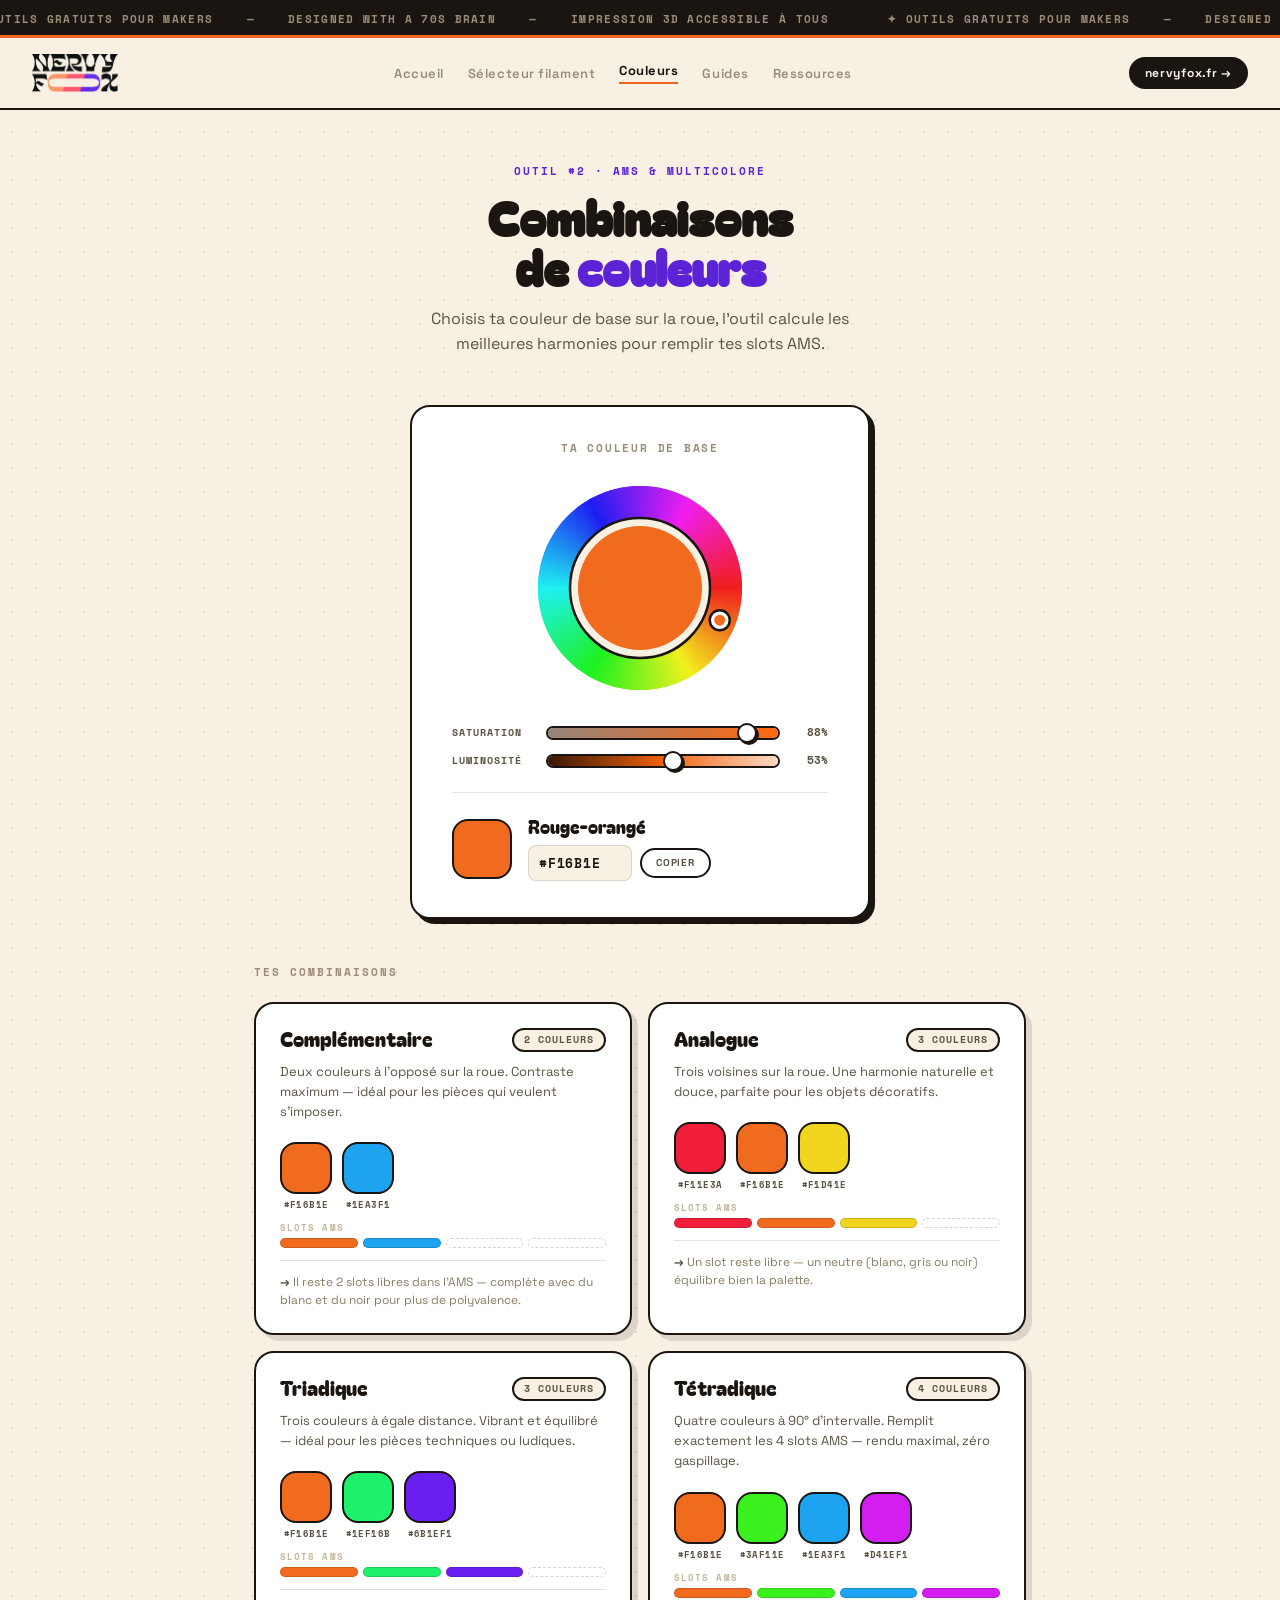
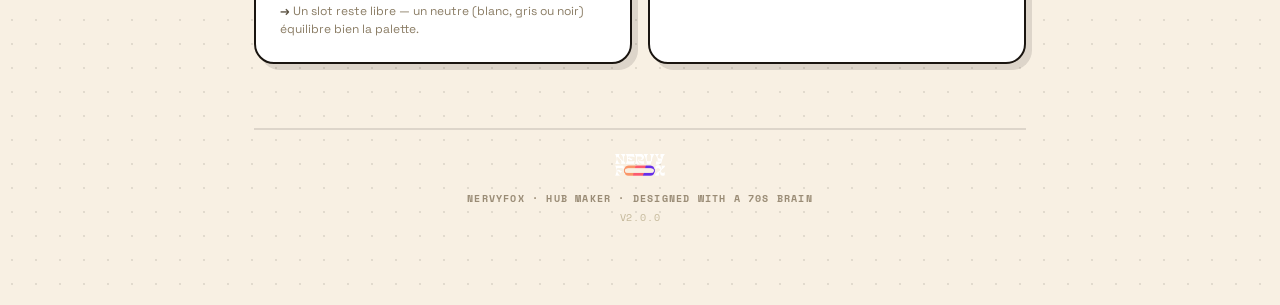
==== couleurs/index.html @ b083c5af "Outil #2 : combinaisons de couleurs AMS — V2.0.0" ====
<!DOCTYPE html>
<html lang="fr">
<head>
  <meta charset="UTF-8">
  <meta name="viewport" content="width=device-width, initial-scale=1.0">
  <title>NervyFox — Combinaisons de couleurs</title>
  <meta name="description" content="Trouve les meilleures combinaisons de couleurs pour ton AMS. Complémentaire, analogue, triadique, tétradique. Gratuit par NervyFox.">
  <link rel="preconnect" href="https://fonts.googleapis.com">
  <link rel="preconnect" href="https://fonts.gstatic.com" crossorigin>
  <link href="https://fonts.googleapis.com/css2?family=Bagel+Fat+One&family=Space+Grotesk:wght@400;500;600;700&family=Space+Mono:wght@400;700&display=swap" rel="stylesheet">
  <link rel="stylesheet" href="/assets/styles.css">
  <style>
    /* === COULEURS UNIQUEMENT === */

    /* En-tête de page */
    .page-head { text-align: center; margin-bottom: 48px; }
    .page-eyebrow { font: 700 11px/1 'Space Mono', monospace; letter-spacing: .18em; text-transform: uppercase; color: var(--violet); margin-bottom: 14px; }
    .page-title { font-family: 'Bagel Fat One', cursive; font-size: 48px; line-height: 1.05; margin-bottom: 14px; }
    .page-title span { color: var(--violet); }
    .page-subtitle { font-size: 16px; line-height: 1.6; color: var(--text-muted); max-width: 480px; margin: 0 auto; }

    /* Boîte picker */
    .picker-box {
      border: var(--border); border-radius: var(--radius-lg); background: #fff;
      padding: 36px 40px; max-width: 460px; margin: 0 auto 48px;
      box-shadow: var(--shadow-md);
    }
    .picker-label {
      font: 700 11px/1 'Space Mono', monospace; letter-spacing: .16em;
      text-transform: uppercase; color: var(--text-light);
      margin-bottom: 24px; text-align: center;
    }

    /* Roue */
    .wheel-wrap { display: flex; justify-content: center; margin-bottom: 28px; }
    #wheel { cursor: crosshair; display: block; touch-action: none; }

    /* Sliders */
    .slider-block { margin-bottom: 14px; }
    .slider-row { display: flex; align-items: center; gap: 12px; }
    .slider-name {
      font: 700 10px/1 'Space Mono', monospace; letter-spacing: .1em;
      text-transform: uppercase; color: var(--text-muted);
      width: 82px; flex-shrink: 0;
    }
    .slider-track {
      flex: 1; position: relative; height: 14px;
      border-radius: var(--radius-pill); border: var(--border); overflow: visible;
      cursor: pointer;
    }
    .slider-track input[type=range] {
      position: absolute; inset: 0; width: 100%; height: 100%;
      opacity: 0; cursor: pointer; margin: 0; padding: 0; z-index: 2;
    }
    .slider-fill {
      position: absolute; top: 0; left: 0; bottom: 0;
      border-radius: var(--radius-pill); pointer-events: none;
    }
    .slider-thumb {
      position: absolute; top: 50%; transform: translate(-50%, -50%);
      width: 20px; height: 20px; border-radius: 50%;
      background: #fff; border: var(--border);
      box-shadow: 2px 2px 0 var(--ink);
      pointer-events: none; z-index: 1;
      transition: left .04s;
    }
    .slider-val {
      font: 700 11px/1 'Space Mono', monospace;
      width: 36px; text-align: right; color: var(--text-muted); flex-shrink: 0;
    }

    /* Aperçu couleur */
    .color-preview-row {
      display: flex; align-items: center; gap: 16px;
      margin-top: 24px; padding-top: 24px; border-top: var(--border-light);
    }
    .color-preview-swatch {
      width: 60px; height: 60px; border-radius: var(--radius-md);
      border: var(--border); flex-shrink: 0; transition: background .1s;
    }
    .color-preview-info { flex: 1; min-width: 0; }
    .color-preview-name {
      font-family: 'Bagel Fat One', cursive; font-size: 18px;
      margin-bottom: 8px; line-height: 1.1;
    }
    .color-hex-row { display: flex; align-items: center; gap: 8px; }
    .color-hex-input {
      font: 700 13px/1 'Space Mono', monospace; letter-spacing: .06em;
      color: var(--ink); background: var(--bg);
      border: var(--border-light); border-radius: var(--radius-sm);
      padding: 7px 10px; width: 104px; text-transform: uppercase;
    }
    .color-hex-input:focus { outline: 2.5px solid var(--violet); border-color: transparent; }
    .btn-copy {
      font: 700 10px/1 'Space Mono', monospace; letter-spacing: .08em;
      text-transform: uppercase; border: var(--border); border-radius: var(--radius-pill);
      padding: 8px 14px; background: #fff; cursor: pointer; font-family: inherit;
      color: var(--text-muted); transition: background .12s, color .12s, border-color .12s;
      white-space: nowrap;
    }
    .btn-copy:hover { background: var(--ink); color: var(--bg); border-color: var(--ink); }
    .btn-copy.copied { background: var(--violet); color: #fff; border-color: var(--violet); }

    /* Section combos */
    .section-label {
      font: 700 11px/1 'Space Mono', monospace; letter-spacing: .18em;
      text-transform: uppercase; color: var(--text-light); margin-bottom: 24px;
    }
    .combos-grid { display: grid; grid-template-columns: 1fr 1fr; gap: 16px; }

    /* Carte combo */
    .combo-card {
      border: var(--border); border-radius: var(--radius-lg); background: #fff;
      padding: 24px; box-shadow: var(--shadow-lg);
    }
    .combo-header {
      display: flex; align-items: flex-start;
      justify-content: space-between; gap: 8px; margin-bottom: 10px;
    }
    .combo-title { font-family: 'Bagel Fat One', cursive; font-size: 20px; line-height: 1.1; }
    .combo-badge {
      font: 700 10px/1 'Space Mono', monospace; letter-spacing: .1em;
      text-transform: uppercase; border: var(--border); border-radius: var(--radius-pill);
      padding: 5px 10px; white-space: nowrap; flex-shrink: 0;
      background: var(--bg); color: var(--text-muted);
    }
    .combo-desc { font-size: 13px; line-height: 1.55; color: var(--text-muted); margin-bottom: 20px; }

    /* Swatches */
    .swatches { display: flex; gap: 10px; flex-wrap: wrap; margin-bottom: 14px; }
    .swatch-item { display: flex; flex-direction: column; align-items: center; gap: 6px; }
    .swatch-color {
      width: 52px; height: 52px; border-radius: var(--radius-md);
      border: var(--border); transition: background .15s;
    }
    .swatch-hex {
      font: 700 9px/1 'Space Mono', monospace; letter-spacing: .04em;
      text-transform: uppercase; color: var(--text-muted);
    }

    /* Slots AMS */
    .ams-label {
      font: 700 9px/1 'Space Mono', monospace; letter-spacing: .12em;
      text-transform: uppercase; color: var(--text-faint); margin-bottom: 6px;
    }
    .ams-slots { display: flex; gap: 5px; }
    .ams-slot {
      flex: 1; height: 10px; border-radius: var(--radius-pill);
      border: 1.5px solid rgba(26,21,16,.18); transition: background .15s;
    }
    .ams-slot.empty { border-style: dashed; background: transparent !important; }

    /* Note AMS */
    .combo-ams-note {
      margin-top: 12px; padding-top: 12px; border-top: var(--border-light);
      font-size: 12px; line-height: 1.5; color: var(--text-subtle);
    }
    .combo-ams-note strong { color: var(--text-muted); }

    @media (max-width: 640px) {
      .page-title { font-size: 32px; }
      .picker-box { padding: 24px 20px; }
      .combos-grid { grid-template-columns: 1fr; }
      .combo-card { padding: 20px 16px; }
      .swatch-color { width: 44px; height: 44px; }
    }
  </style>
</head>
<body>

<div id="hub-header"></div>
<div class="wrap">

  <div class="page-head">
    <div class="page-eyebrow">Outil #2 · AMS & Multicolore</div>
    <h1 class="page-title">Combinaisons<br>de <span>couleurs</span></h1>
    <p class="page-subtitle">Choisis ta couleur de base sur la roue, l'outil calcule les meilleures harmonies pour remplir tes slots AMS.</p>
  </div>

  <!-- Picker -->
  <div class="picker-box">
    <div class="picker-label">Ta couleur de base</div>

    <div class="wheel-wrap">
      <canvas id="wheel" width="220" height="220"></canvas>
    </div>

    <div class="slider-block">
      <div class="slider-row">
        <div class="slider-name">Saturation</div>
        <div class="slider-track" id="sat-track">
          <div class="slider-fill" id="sat-fill"></div>
          <div class="slider-thumb" id="sat-thumb"></div>
          <input type="range" id="sat-slider" min="10" max="100" value="75">
        </div>
        <div class="slider-val" id="sat-val">75%</div>
      </div>
    </div>

    <div class="slider-block">
      <div class="slider-row">
        <div class="slider-name">Luminosité</div>
        <div class="slider-track" id="lit-track">
          <div class="slider-fill" id="lit-fill"></div>
          <div class="slider-thumb" id="lit-thumb"></div>
          <input type="range" id="lit-slider" min="15" max="85" value="55">
        </div>
        <div class="slider-val" id="lit-val">55%</div>
      </div>
    </div>

    <div class="color-preview-row">
      <div class="color-preview-swatch" id="preview-swatch"></div>
      <div class="color-preview-info">
        <div class="color-preview-name" id="preview-name">Orange</div>
        <div class="color-hex-row">
          <input class="color-hex-input" id="hex-input" type="text" maxlength="7" spellcheck="false">
          <button class="btn-copy" id="btn-copy" onclick="copyHex()">Copier</button>
        </div>
      </div>
    </div>
  </div>

  <!-- Combos -->
  <div class="section-label">Tes combinaisons</div>
  <div class="combos-grid" id="combos-grid"></div>

  <div id="hub-footer"></div>
</div>

<script src="/assets/components.js"></script>
<script src="/assets/data.js"></script>
<script>
renderHeader('couleurs');
renderFooter();

/* ======================================================
   ÉTAT
====================================================== */
let hue = 22;
let sat = 88;
let lit = 53;

/* ======================================================
   UTILITAIRES COULEUR
====================================================== */
function hslToHex(h, s, l) {
  s /= 100; l /= 100;
  const a = s * Math.min(l, 1 - l);
  const f = n => {
    const k = (n + h / 30) % 12;
    const c = l - a * Math.max(Math.min(k - 3, 9 - k, 1), -1);
    return Math.round(255 * c).toString(16).padStart(2, '0');
  };
  return `#${f(0)}${f(8)}${f(4)}`;
}

function hexToHsl(hex) {
  hex = hex.replace('#', '');
  if (!/^[0-9A-Fa-f]{6}$/.test(hex)) return null;
  const r = parseInt(hex.slice(0,2),16)/255;
  const g = parseInt(hex.slice(2,4),16)/255;
  const b = parseInt(hex.slice(4,6),16)/255;
  const max = Math.max(r,g,b), min = Math.min(r,g,b);
  let h, s, l = (max+min)/2;
  if (max === min) {
    h = s = 0;
  } else {
    const d = max - min;
    s = l > 0.5 ? d/(2-max-min) : d/(max+min);
    switch(max) {
      case r: h = ((g-b)/d + (g<b?6:0))/6; break;
      case g: h = ((b-r)/d+2)/6; break;
      case b: h = ((r-g)/d+4)/6; break;
    }
  }
  return [Math.round(h*360), Math.round(s*100), Math.round(l*100)];
}

function colorName(h) {
  if (h >= 345 || h < 12)  return 'Rouge';
  if (h < 28)               return 'Rouge-orangé';
  if (h < 50)               return 'Orange';
  if (h < 65)               return 'Jaune-orangé';
  if (h < 82)               return 'Jaune';
  if (h < 110)              return 'Jaune-vert';
  if (h < 160)              return 'Vert';
  if (h < 200)              return 'Vert-cyan';
  if (h < 215)              return 'Cyan';
  if (h < 252)              return 'Bleu-cyan';
  if (h < 270)              return 'Bleu';
  if (h < 292)              return 'Indigo';
  if (h < 330)              return 'Violet';
  return 'Rose';
}

/* ======================================================
   DÉFINITION DES COMBINAISONS
====================================================== */
const COMBINATIONS = [
  {
    id: 'complementaire',
    title: 'Complémentaire',
    slots: 2,
    desc: 'Deux couleurs à l\'opposé sur la roue. Contraste maximum — idéal pour les pièces qui veulent s\'imposer.',
    amsNote: 'Il reste 2 slots libres dans l\'AMS — complète avec du blanc et du noir pour plus de polyvalence.',
    getColors: (h, s, l) => [
      { h, s, l },
      { h: (h + 180) % 360, s, l }
    ]
  },
  {
    id: 'analogue',
    title: 'Analogue',
    slots: 3,
    desc: 'Trois voisines sur la roue. Une harmonie naturelle et douce, parfaite pour les objets décoratifs.',
    amsNote: 'Un slot reste libre — un neutre (blanc, gris ou noir) équilibre bien la palette.',
    getColors: (h, s, l) => [
      { h: (h - 30 + 360) % 360, s, l },
      { h, s, l },
      { h: (h + 30) % 360, s, l }
    ]
  },
  {
    id: 'triadique',
    title: 'Triadique',
    slots: 3,
    desc: 'Trois couleurs à égale distance. Vibrant et équilibré — idéal pour les pièces techniques ou ludiques.',
    amsNote: 'Un slot reste libre — un neutre (blanc, gris ou noir) équilibre bien la palette.',
    getColors: (h, s, l) => [
      { h, s, l },
      { h: (h + 120) % 360, s, l },
      { h: (h + 240) % 360, s, l }
    ]
  },
  {
    id: 'tetradique',
    title: 'Tétradique',
    slots: 4,
    desc: 'Quatre couleurs à 90° d\'intervalle. Remplit exactement les 4 slots AMS — rendu maximal, zéro gaspillage.',
    amsNote: null,
    getColors: (h, s, l) => [
      { h, s, l },
      { h: (h + 90) % 360, s, l },
      { h: (h + 180) % 360, s, l },
      { h: (h + 270) % 360, s, l }
    ]
  }
];

/* ======================================================
   ROUE CHROMATIQUE (CANVAS)
====================================================== */
const canvas = document.getElementById('wheel');
const ctx    = canvas.getContext('2d');
const CX = canvas.width / 2, CY = canvas.height / 2;
const R_OUT = 102, R_IN = 70;

function drawWheel() {
  ctx.clearRect(0, 0, canvas.width, canvas.height);

  // Anneau de teintes
  for (let a = 0; a < 360; a++) {
    const s1 = (a - 0.8) * Math.PI / 180;
    const e1 = (a + 1.2) * Math.PI / 180;
    ctx.beginPath();
    ctx.moveTo(CX, CY);
    ctx.arc(CX, CY, R_OUT, s1, e1);
    ctx.closePath();
    ctx.fillStyle = `hsl(${a}, ${sat}%, ${lit}%)`;
    ctx.fill();
  }

  // Cercle intérieur vide (fond crème)
  ctx.beginPath();
  ctx.arc(CX, CY, R_IN, 0, Math.PI * 2);
  ctx.fillStyle = '#F8F0E3';
  ctx.fill();
  ctx.strokeStyle = '#1A1510';
  ctx.lineWidth = 2.5;
  ctx.stroke();

  // Aperçu de la couleur sélectionnée au centre
  ctx.beginPath();
  ctx.arc(CX, CY, R_IN - 8, 0, Math.PI * 2);
  ctx.fillStyle = hslToHex(hue, sat, lit);
  ctx.fill();

  // Marqueur de sélection sur l'anneau
  const rad  = hue * Math.PI / 180;
  const midR = (R_OUT + R_IN) / 2;
  const dotX = CX + midR * Math.cos(rad);
  const dotY = CY + midR * Math.sin(rad);

  ctx.beginPath();
  ctx.arc(dotX, dotY, 10, 0, Math.PI * 2);
  ctx.fillStyle = '#fff';
  ctx.strokeStyle = '#1A1510';
  ctx.lineWidth = 2.5;
  ctx.fill();
  ctx.stroke();

  ctx.beginPath();
  ctx.arc(dotX, dotY, 5.5, 0, Math.PI * 2);
  ctx.fillStyle = `hsl(${hue}, ${sat}%, ${lit}%)`;
  ctx.fill();
}

function angleFromEvent(e) {
  const rect   = canvas.getBoundingClientRect();
  const scaleX = canvas.width  / rect.width;
  const scaleY = canvas.height / rect.height;
  const src    = e.touches ? e.touches[0] : e;
  const cx     = (src.clientX - rect.left) * scaleX;
  const cy     = (src.clientY - rect.top)  * scaleY;
  const dx     = cx - CX, dy = cy - CY;
  return {
    angle: (Math.atan2(dy, dx) * 180 / Math.PI + 360) % 360,
    dist:  Math.sqrt(dx*dx + dy*dy)
  };
}

let dragging = false;

canvas.addEventListener('mousedown', e => {
  const { angle, dist } = angleFromEvent(e);
  if (dist >= R_IN - 4 && dist <= R_OUT + 8) {
    dragging = true; hue = Math.round(angle); update();
  }
});
canvas.addEventListener('mousemove', e => {
  if (!dragging) return;
  hue = Math.round(angleFromEvent(e).angle); update();
});
document.addEventListener('mouseup', () => { dragging = false; });

canvas.addEventListener('touchstart', e => {
  e.preventDefault();
  const { angle, dist } = angleFromEvent(e);
  if (dist >= R_IN - 10 && dist <= R_OUT + 10) {
    dragging = true; hue = Math.round(angle); update();
  }
}, { passive: false });
canvas.addEventListener('touchmove', e => {
  e.preventDefault();
  if (!dragging) return;
  hue = Math.round(angleFromEvent(e).angle); update();
}, { passive: false });
canvas.addEventListener('touchend', () => { dragging = false; });

/* ======================================================
   SLIDERS
====================================================== */
const satSlider = document.getElementById('sat-slider');
const litSlider = document.getElementById('lit-slider');

function updateSliders() {
  const satPct = (sat - 10) / 90;
  const litPct = (lit - 15) / 70;

  // Backgrounds dégradés
  document.getElementById('sat-fill').style.cssText =
    `background: linear-gradient(to right, hsl(${hue},10%,${lit}%), hsl(${hue},100%,${lit}%)); width:100%; height:100%; border-radius: inherit;`;
  document.getElementById('lit-fill').style.cssText =
    `background: linear-gradient(to right, hsl(${hue},${sat}%,12%), hsl(${hue},${sat}%,50%), hsl(${hue},${sat}%,88%)); width:100%; height:100%; border-radius: inherit;`;

  // Position des thumbs
  document.getElementById('sat-thumb').style.left = `calc(${satPct * 100}% )`;
  document.getElementById('lit-thumb').style.left = `calc(${litPct * 100}% )`;

  // Valeurs texte
  document.getElementById('sat-val').textContent = sat + '%';
  document.getElementById('lit-val').textContent = lit + '%';
}

satSlider.addEventListener('input', () => { sat = +satSlider.value; update(); });
litSlider.addEventListener('input', () => { lit = +litSlider.value; update(); });

/* ======================================================
   HEX INPUT
====================================================== */
const hexInput = document.getElementById('hex-input');
hexInput.addEventListener('input', () => {
  let v = hexInput.value.trim();
  if (!v.startsWith('#')) v = '#' + v;
  const hsl = hexToHsl(v);
  if (hsl) {
    [hue, sat, lit] = hsl;
    satSlider.value = sat;
    litSlider.value = lit;
    update(true);
  }
});

/* ======================================================
   COPIE HEX
====================================================== */
function copyHex() {
  const hex = hslToHex(hue, sat, lit).toUpperCase();
  navigator.clipboard.writeText(hex).catch(() => {});
  const btn = document.getElementById('btn-copy');
  btn.textContent = 'Copié !';
  btn.classList.add('copied');
  setTimeout(() => { btn.textContent = 'Copier'; btn.classList.remove('copied'); }, 1600);
}

/* ======================================================
   APERÇU COULEUR
====================================================== */
function updatePreview(skipInput) {
  const hex = hslToHex(hue, sat, lit).toUpperCase();
  document.getElementById('preview-swatch').style.background = hex;
  document.getElementById('preview-name').textContent = colorName(hue);
  if (!skipInput && document.activeElement !== hexInput) {
    hexInput.value = hex;
  }
}

/* ======================================================
   RENDU DES CARTES COMBO
====================================================== */
function renderCombos() {
  document.getElementById('combos-grid').innerHTML = COMBINATIONS.map(combo => {
    const colors = combo.getColors(hue, sat, lit);
    const hexes  = colors.map(c => hslToHex(c.h, c.s, c.l).toUpperCase());

    // Swatches
    const swatchesHtml = hexes.map(h => `
      <div class="swatch-item">
        <div class="swatch-color" style="background:${h};"></div>
        <div class="swatch-hex">${h}</div>
      </div>`).join('');

    // Slots AMS (4 au total)
    const slots = [...hexes];
    while (slots.length < 4) slots.push(null);
    const amsHtml = slots.map(h =>
      `<div class="ams-slot${h ? '' : ' empty'}" style="${h ? `background:${h};` : ''}"></div>`
    ).join('');

    return `
      <div class="combo-card">
        <div class="combo-header">
          <div class="combo-title">${combo.title}</div>
          <div class="combo-badge">${combo.slots} couleur${combo.slots > 1 ? 's' : ''}</div>
        </div>
        <div class="combo-desc">${combo.desc}</div>
        <div class="swatches">${swatchesHtml}</div>
        <div class="ams-label">Slots AMS</div>
        <div class="ams-slots">${amsHtml}</div>
        ${combo.amsNote
          ? `<div class="combo-ams-note"><strong>→</strong> ${combo.amsNote}</div>`
          : ''}
      </div>`;
  }).join('');
}

/* ======================================================
   UPDATE GLOBAL
====================================================== */
function update(skipInput = false) {
  drawWheel();
  updateSliders();
  updatePreview(skipInput);
  renderCombos();
}

// Init
update();
</script>
</body>
</html>
---- assets/styles.css ----
/* ======================================================
   NERVYFOX HUB — styles.css
   Source unique pour tout le CSS commun + variables
====================================================== */

/* === VARIABLES === */
:root {
  /* Couleurs principales */
  --bg:           #F8F0E3;
  --ink:          #1A1510;
  --orange:       #F2641E;
  --violet:       #5B22D6;
  --rose:         #F8556B;
  --orange-doux:  #F89B6C;
  --selected-bg:  #FBE6D8;

  /* Couleurs texte secondaires */
  --text-muted:   #5C5343;
  --text-subtle:  #8A7C64;
  --text-light:   #9A8C76;
  --text-faint:   #C4B89A;

  /* Bordures */
  --border:       2.5px solid var(--ink);
  --border-light: 1.5px solid rgba(26,21,16,.12);
  --radius-sm:    8px;
  --radius-md:    16px;
  --radius-lg:    20px;
  --radius-pill:  999px;

  /* Ombres rétro */
  --shadow-sm:    4px 4px 0 var(--ink);
  --shadow-md:    5px 5px 0 var(--ink);
  --shadow-lg:    6px 6px 0 rgba(26,21,16,.12);
}

/* === RESET === */
*, *::before, *::after { box-sizing: border-box; }
html, body { margin: 0; padding: 0; }
body {
  min-height: 100vh;
  background-color: var(--bg);
  background-image: radial-gradient(rgba(26,21,16,.10) 1.4px, transparent 1.4px);
  background-size: 24px 24px;
  font-family: 'Space Grotesk', sans-serif;
  color: var(--ink);
}
a { color: var(--orange); }
a:hover { color: var(--ink); }
h1, h2, h3 { margin: 0; }
p { margin: 0; }

/* === WRAP (base commune) === */
.wrap { max-width: 820px; margin: 0 auto; padding: 56px 24px 80px; }

/* === TICKER === */
.ticker-wrap { background: var(--ink); padding: 7px 0; white-space: nowrap; overflow: hidden; }
.ticker { display: inline-block; font: 700 11px/1 'Space Mono', monospace; letter-spacing: .12em; color: var(--text-light); }
.orange-bar { background: var(--orange); height: 3px; }

/* === HEADER === */
.masthead { display: flex; align-items: center; justify-content: space-between; gap: 16px; padding: 16px 32px; background: var(--bg); border-bottom: var(--border); }
.masthead-logo { height: 38px; width: auto; display: block; cursor: pointer; }
.masthead nav { display: flex; align-items: center; gap: 24px; }
.masthead nav a { font-size: 13px; font-weight: 600; color: var(--text-light); letter-spacing: .04em; text-decoration: none; white-space: nowrap; }
.masthead nav a.active { font-weight: 700; color: var(--ink); border-bottom: 2.5px solid var(--orange); padding-bottom: 3px; }
.masthead nav a:hover { color: var(--ink); }
.masthead .cta-site { background: var(--ink); color: var(--bg); font-size: 12px; font-weight: 700; padding: 8px 16px; border-radius: var(--radius-pill); letter-spacing: .06em; text-decoration: none; white-space: nowrap; }
.masthead .cta-site:hover { background: #333; }

/* === BURGER === */
.burger { display: none; flex-direction: column; gap: 5px; cursor: pointer; padding: 4px; background: none; border: none; }
.burger span { display: block; width: 22px; height: 2.5px; background: var(--ink); border-radius: 2px; transition: all .2s ease; }
.burger.open span:nth-child(1) { transform: translateY(7.5px) rotate(45deg); }
.burger.open span:nth-child(2) { opacity: 0; }
.burger.open span:nth-child(3) { transform: translateY(-7.5px) rotate(-45deg); }

/* === MENU MOBILE === */
.mobile-menu { display: none; position: fixed; top: 0; left: 0; right: 0; bottom: 0; background: var(--ink); z-index: 100; flex-direction: column; align-items: center; justify-content: center; gap: 8px; }
.mobile-menu.open { display: flex; }
.mobile-menu a { font-family: 'Bagel Fat One', cursive; font-size: 32px; color: var(--bg); text-decoration: none; padding: 12px 24px; border-radius: var(--radius-sm); }
.mobile-menu a.active { color: var(--orange); }
.mobile-menu-close { position: absolute; top: 20px; right: 24px; background: none; border: none; cursor: pointer; font-size: 28px; color: var(--bg); line-height: 1; }
.mobile-menu-logo { height: 28px; margin-bottom: 32px; opacity: .4; }

/* === FOOTER === */
.footer { text-align: center; margin-top: 64px; padding-top: 24px; border-top: 2px solid rgba(26,21,16,.12); }
.footer img { height: 22px; width: auto; margin-bottom: 10px; display: inline-block; }
.footer .tag { font: 700 10px/1.5 'Space Mono', monospace; letter-spacing: .12em; text-transform: uppercase; color: var(--text-light); }
.footer .version { font: 400 10px/1.5 'Space Mono', monospace; letter-spacing: .08em; color: var(--text-faint); margin-top: 4px; }

/* === UTILITAIRES === */
.eyebrow-label { font: 700 11px/1 'Space Mono', monospace; letter-spacing: .18em; text-transform: uppercase; color: var(--text-light); }
.bagel { font-family: 'Bagel Fat One', cursive; }
.mono { font-family: 'Space Mono', monospace; }

/* === RESPONSIVE COMMUN === */
@media (max-width: 640px) {
  .wrap { padding: 40px 16px 60px; }
  .masthead { padding: 14px 20px; }
  .masthead nav, .masthead .cta-site { display: none; }
  .burger { display: flex; }
}
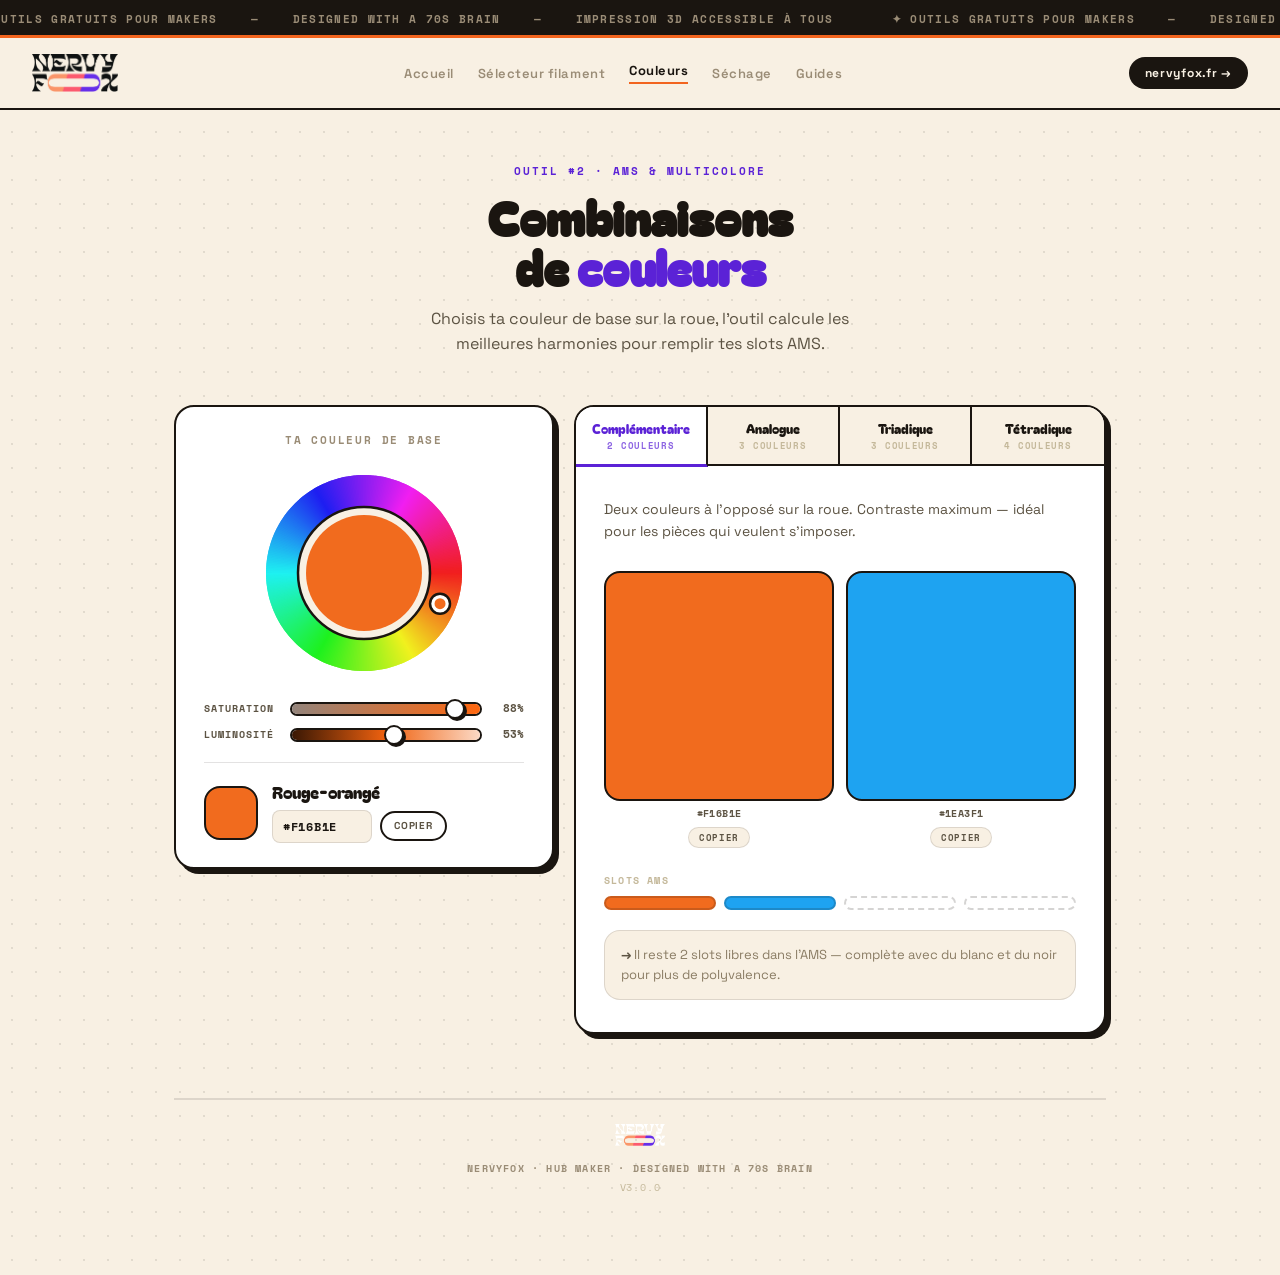
==== commit 0bd5602d: "couleurs: layout 2 colonnes + onglets combo — V3.2.0" ====
--- a/couleurs/index.html
+++ b/couleurs/index.html
@@ -12,36 +12,54 @@
   <style>
     /* === COULEURS UNIQUEMENT === */
 
-    /* En-tête de page */
+    .wrap { max-width: 980px; padding: 56px 24px 80px; }
+
+    /* En-tête */
     .page-head { text-align: center; margin-bottom: 48px; }
     .page-eyebrow { font: 700 11px/1 'Space Mono', monospace; letter-spacing: .18em; text-transform: uppercase; color: var(--violet); margin-bottom: 14px; }
     .page-title { font-family: 'Bagel Fat One', cursive; font-size: 48px; line-height: 1.05; margin-bottom: 14px; }
     .page-title span { color: var(--violet); }
     .page-subtitle { font-size: 16px; line-height: 1.6; color: var(--text-muted); max-width: 480px; margin: 0 auto; }
 
-    /* Boîte picker */
+    /* =============================================
+       LAYOUT DEUX COLONNES
+    ============================================= */
+    .main-layout {
+      display: grid;
+      grid-template-columns: 380px 1fr;
+      gap: 20px;
+      align-items: start;
+    }
+
+    /* =============================================
+       COLONNE GAUCHE — PICKER
+    ============================================= */
     .picker-box {
-      border: var(--border); border-radius: var(--radius-lg); background: #fff;
-      padding: 36px 40px; max-width: 460px; margin: 0 auto 48px;
+      border: var(--border);
+      border-radius: var(--radius-lg);
+      background: #fff;
+      padding: 28px 28px 24px;
       box-shadow: var(--shadow-md);
+      position: sticky;
+      top: 20px;
     }
     .picker-label {
       font: 700 11px/1 'Space Mono', monospace; letter-spacing: .16em;
       text-transform: uppercase; color: var(--text-light);
-      margin-bottom: 24px; text-align: center;
+      margin-bottom: 22px; text-align: center;
     }
 
     /* Roue */
-    .wheel-wrap { display: flex; justify-content: center; margin-bottom: 28px; }
+    .wheel-wrap { display: flex; justify-content: center; margin-bottom: 24px; }
     #wheel { cursor: crosshair; display: block; touch-action: none; }
 
     /* Sliders */
-    .slider-block { margin-bottom: 14px; }
-    .slider-row { display: flex; align-items: center; gap: 12px; }
+    .slider-block { margin-bottom: 12px; }
+    .slider-row { display: flex; align-items: center; gap: 10px; }
     .slider-name {
       font: 700 10px/1 'Space Mono', monospace; letter-spacing: .1em;
       text-transform: uppercase; color: var(--text-muted);
-      width: 82px; flex-shrink: 0;
+      width: 76px; flex-shrink: 0;
     }
     .slider-track {
       flex: 1; position: relative; height: 14px;
@@ -66,103 +84,177 @@
     }
     .slider-val {
       font: 700 11px/1 'Space Mono', monospace;
-      width: 36px; text-align: right; color: var(--text-muted); flex-shrink: 0;
+      width: 32px; text-align: right; color: var(--text-muted); flex-shrink: 0;
     }
 
     /* Aperçu couleur */
     .color-preview-row {
-      display: flex; align-items: center; gap: 16px;
-      margin-top: 24px; padding-top: 24px; border-top: var(--border-light);
+      display: flex; align-items: center; gap: 14px;
+      margin-top: 20px; padding-top: 20px; border-top: var(--border-light);
     }
     .color-preview-swatch {
-      width: 60px; height: 60px; border-radius: var(--radius-md);
+      width: 54px; height: 54px; border-radius: var(--radius-md);
       border: var(--border); flex-shrink: 0; transition: background .1s;
     }
     .color-preview-info { flex: 1; min-width: 0; }
     .color-preview-name {
-      font-family: 'Bagel Fat One', cursive; font-size: 18px;
+      font-family: 'Bagel Fat One', cursive; font-size: 17px;
       margin-bottom: 8px; line-height: 1.1;
     }
     .color-hex-row { display: flex; align-items: center; gap: 8px; }
     .color-hex-input {
-      font: 700 13px/1 'Space Mono', monospace; letter-spacing: .06em;
+      font: 700 12px/1 'Space Mono', monospace; letter-spacing: .06em;
       color: var(--ink); background: var(--bg);
       border: var(--border-light); border-radius: var(--radius-sm);
-      padding: 7px 10px; width: 104px; text-transform: uppercase;
+      padding: 7px 10px; width: 100px; text-transform: uppercase;
     }
     .color-hex-input:focus { outline: 2.5px solid var(--violet); border-color: transparent; }
     .btn-copy {
       font: 700 10px/1 'Space Mono', monospace; letter-spacing: .08em;
       text-transform: uppercase; border: var(--border); border-radius: var(--radius-pill);
-      padding: 8px 14px; background: #fff; cursor: pointer; font-family: inherit;
+      padding: 8px 12px; background: #fff; cursor: pointer; font-family: inherit;
       color: var(--text-muted); transition: background .12s, color .12s, border-color .12s;
       white-space: nowrap;
     }
     .btn-copy:hover { background: var(--ink); color: var(--bg); border-color: var(--ink); }
     .btn-copy.copied { background: var(--violet); color: #fff; border-color: var(--violet); }
 
-    /* Section combos */
-    .section-label {
-      font: 700 11px/1 'Space Mono', monospace; letter-spacing: .18em;
-      text-transform: uppercase; color: var(--text-light); margin-bottom: 24px;
-    }
-    .combos-grid { display: grid; grid-template-columns: 1fr 1fr; gap: 16px; }
-
-    /* Carte combo */
-    .combo-card {
-      border: var(--border); border-radius: var(--radius-lg); background: #fff;
-      padding: 24px; box-shadow: var(--shadow-lg);
-    }
-    .combo-header {
-      display: flex; align-items: flex-start;
-      justify-content: space-between; gap: 8px; margin-bottom: 10px;
-    }
-    .combo-title { font-family: 'Bagel Fat One', cursive; font-size: 20px; line-height: 1.1; }
-    .combo-badge {
-      font: 700 10px/1 'Space Mono', monospace; letter-spacing: .1em;
-      text-transform: uppercase; border: var(--border); border-radius: var(--radius-pill);
-      padding: 5px 10px; white-space: nowrap; flex-shrink: 0;
-      background: var(--bg); color: var(--text-muted);
-    }
-    .combo-desc { font-size: 13px; line-height: 1.55; color: var(--text-muted); margin-bottom: 20px; }
-
-    /* Swatches */
-    .swatches { display: flex; gap: 10px; flex-wrap: wrap; margin-bottom: 14px; }
-    .swatch-item { display: flex; flex-direction: column; align-items: center; gap: 6px; }
+    /* =============================================
+       COLONNE DROITE — COMBO PANEL
+    ============================================= */
+    .combo-panel {
+      border: var(--border);
+      border-radius: var(--radius-lg);
+      background: #fff;
+      box-shadow: var(--shadow-md);
+      overflow: hidden;
+    }
+
+    /* Onglets de sélection */
+    .combo-tabs {
+      display: grid;
+      grid-template-columns: repeat(4, 1fr);
+      border-bottom: var(--border);
+    }
+    .combo-tab {
+      padding: 14px 8px;
+      text-align: center;
+      cursor: pointer;
+      border-right: var(--border);
+      background: var(--bg);
+      transition: background .12s;
+    }
+    .combo-tab:last-child { border-right: none; }
+    .combo-tab:hover { background: #EFE6D6; }
+    .combo-tab.active {
+      background: #fff;
+      border-bottom: 3px solid var(--violet);
+      margin-bottom: -2.5px;
+    }
+    .combo-tab-name {
+      font-family: 'Bagel Fat One', cursive;
+      font-size: 13px;
+      line-height: 1.2;
+      margin-bottom: 4px;
+    }
+    .combo-tab-badge {
+      font: 700 9px/1 'Space Mono', monospace;
+      letter-spacing: .08em;
+      text-transform: uppercase;
+      color: var(--text-faint);
+    }
+    .combo-tab.active .combo-tab-name { color: var(--violet); }
+    .combo-tab.active .combo-tab-badge { color: var(--violet); opacity: .7; }
+
+    /* Corps du combo */
+    .combo-body { padding: 32px 28px; }
+    .combo-desc {
+      font-size: 14px; line-height: 1.6; color: var(--text-muted);
+      margin-bottom: 28px;
+    }
+
+    /* Swatches grandes */
+    .swatches-large {
+      display: flex;
+      gap: 12px;
+      margin-bottom: 28px;
+      flex-wrap: wrap;
+    }
+    .swatch-item {
+      display: flex;
+      flex-direction: column;
+      align-items: center;
+      gap: 8px;
+      flex: 1;
+      min-width: 80px;
+    }
     .swatch-color {
-      width: 52px; height: 52px; border-radius: var(--radius-md);
-      border: var(--border); transition: background .15s;
+      width: 100%;
+      aspect-ratio: 1;
+      border-radius: var(--radius-md);
+      border: var(--border);
+      transition: background .15s;
     }
     .swatch-hex {
-      font: 700 9px/1 'Space Mono', monospace; letter-spacing: .04em;
+      font: 700 10px/1 'Space Mono', monospace; letter-spacing: .04em;
       text-transform: uppercase; color: var(--text-muted);
     }
+    .swatch-copy-btn {
+      font: 700 9px/1 'Space Mono', monospace;
+      letter-spacing: .06em; text-transform: uppercase;
+      border: var(--border-light); border-radius: var(--radius-pill);
+      padding: 5px 10px; background: var(--bg); cursor: pointer;
+      color: var(--text-muted); transition: all .12s;
+    }
+    .swatch-copy-btn:hover { background: var(--ink); color: var(--bg); border-color: var(--ink); }
+    .swatch-copy-btn.copied { background: var(--violet); color: #fff; border-color: var(--violet); }
 
     /* Slots AMS */
+    .ams-section { margin-bottom: 20px; }
     .ams-label {
-      font: 700 9px/1 'Space Mono', monospace; letter-spacing: .12em;
-      text-transform: uppercase; color: var(--text-faint); margin-bottom: 6px;
-    }
-    .ams-slots { display: flex; gap: 5px; }
+      font: 700 10px/1 'Space Mono', monospace; letter-spacing: .12em;
+      text-transform: uppercase; color: var(--text-faint);
+      margin-bottom: 10px; display: flex; align-items: center; gap: 8px;
+    }
+    .ams-slots { display: flex; gap: 8px; }
     .ams-slot {
-      flex: 1; height: 10px; border-radius: var(--radius-pill);
-      border: 1.5px solid rgba(26,21,16,.18); transition: background .15s;
+      flex: 1; height: 14px; border-radius: var(--radius-pill);
+      border: 2px solid rgba(26,21,16,.18); transition: background .15s;
     }
     .ams-slot.empty { border-style: dashed; background: transparent !important; }
 
     /* Note AMS */
     .combo-ams-note {
-      margin-top: 12px; padding-top: 12px; border-top: var(--border-light);
-      font-size: 12px; line-height: 1.5; color: var(--text-subtle);
+      padding: 14px 16px;
+      background: var(--bg);
+      border-radius: var(--radius-md);
+      border: var(--border-light);
+      font-size: 13px; line-height: 1.55; color: var(--text-subtle);
     }
     .combo-ams-note strong { color: var(--text-muted); }
 
-    @media (max-width: 640px) {
-      .page-title { font-size: 32px; }
-      .picker-box { padding: 24px 20px; }
-      .combos-grid { grid-template-columns: 1fr; }
-      .combo-card { padding: 20px 16px; }
-      .swatch-color { width: 44px; height: 44px; }
+    /* Animation transition combo */
+    @keyframes fadeSlide {
+      from { opacity: 0; transform: translateY(6px); }
+      to   { opacity: 1; transform: translateY(0); }
+    }
+    .combo-body.animating { animation: fadeSlide .18s ease forwards; }
+
+    /* =============================================
+       RESPONSIVE
+    ============================================= */
+    @media (max-width: 820px) {
+      .wrap { max-width: 100%; }
+      .main-layout { grid-template-columns: 1fr; }
+      .picker-box { position: static; }
+      .page-title { font-size: 34px; }
+      .combo-tab-name { font-size: 11px; }
+    }
+    @media (max-width: 480px) {
+      .combo-tabs { grid-template-columns: repeat(2, 1fr); }
+      .combo-tab:nth-child(2) { border-right: none; }
+      .combo-tab:nth-child(1),
+      .combo-tab:nth-child(2) { border-bottom: var(--border); }
     }
   </style>
 </head>
@@ -177,53 +269,68 @@
     <p class="page-subtitle">Choisis ta couleur de base sur la roue, l'outil calcule les meilleures harmonies pour remplir tes slots AMS.</p>
   </div>
 
-  <!-- Picker -->
-  <div class="picker-box">
-    <div class="picker-label">Ta couleur de base</div>
-
-    <div class="wheel-wrap">
-      <canvas id="wheel" width="220" height="220"></canvas>
-    </div>
-
-    <div class="slider-block">
-      <div class="slider-row">
-        <div class="slider-name">Saturation</div>
-        <div class="slider-track" id="sat-track">
-          <div class="slider-fill" id="sat-fill"></div>
-          <div class="slider-thumb" id="sat-thumb"></div>
-          <input type="range" id="sat-slider" min="10" max="100" value="75">
+  <div class="main-layout">
+
+    <!-- ==================== GAUCHE : PICKER ==================== -->
+    <div class="picker-box">
+      <div class="picker-label">Ta couleur de base</div>
+
+      <div class="wheel-wrap">
+        <canvas id="wheel" width="210" height="210"></canvas>
+      </div>
+
+      <div class="slider-block">
+        <div class="slider-row">
+          <div class="slider-name">Saturation</div>
+          <div class="slider-track" id="sat-track">
+            <div class="slider-fill" id="sat-fill"></div>
+            <div class="slider-thumb" id="sat-thumb"></div>
+            <input type="range" id="sat-slider" min="10" max="100" value="75">
+          </div>
+          <div class="slider-val" id="sat-val">75%</div>
         </div>
-        <div class="slider-val" id="sat-val">75%</div>
       </div>
-    </div>
-
-    <div class="slider-block">
-      <div class="slider-row">
-        <div class="slider-name">Luminosité</div>
-        <div class="slider-track" id="lit-track">
-          <div class="slider-fill" id="lit-fill"></div>
-          <div class="slider-thumb" id="lit-thumb"></div>
-          <input type="range" id="lit-slider" min="15" max="85" value="55">
+
+      <div class="slider-block">
+        <div class="slider-row">
+          <div class="slider-name">Luminosité</div>
+          <div class="slider-track" id="lit-track">
+            <div class="slider-fill" id="lit-fill"></div>
+            <div class="slider-thumb" id="lit-thumb"></div>
+            <input type="range" id="lit-slider" min="15" max="85" value="55">
+          </div>
+          <div class="slider-val" id="lit-val">55%</div>
         </div>
-        <div class="slider-val" id="lit-val">55%</div>
       </div>
-    </div>
-
-    <div class="color-preview-row">
-      <div class="color-preview-swatch" id="preview-swatch"></div>
-      <div class="color-preview-info">
-        <div class="color-preview-name" id="preview-name">Orange</div>
-        <div class="color-hex-row">
-          <input class="color-hex-input" id="hex-input" type="text" maxlength="7" spellcheck="false">
-          <button class="btn-copy" id="btn-copy" onclick="copyHex()">Copier</button>
+
+      <div class="color-preview-row">
+        <div class="color-preview-swatch" id="preview-swatch"></div>
+        <div class="color-preview-info">
+          <div class="color-preview-name" id="preview-name">Orange</div>
+          <div class="color-hex-row">
+            <input class="color-hex-input" id="hex-input" type="text" maxlength="7" spellcheck="false">
+            <button class="btn-copy" id="btn-copy" onclick="copyHex()">Copier</button>
+          </div>
         </div>
       </div>
     </div>
+
+    <!-- ==================== DROITE : COMBO PANEL ==================== -->
+    <div class="combo-panel">
+
+      <!-- Onglets -->
+      <div class="combo-tabs" id="combo-tabs">
+        <!-- généré par JS -->
+      </div>
+
+      <!-- Corps -->
+      <div class="combo-body" id="combo-body">
+        <!-- généré par JS -->
+      </div>
+
+    </div>
+
   </div>
-
-  <!-- Combos -->
-  <div class="section-label">Tes combinaisons</div>
-  <div class="combos-grid" id="combos-grid"></div>
 
   <div id="hub-footer"></div>
 </div>
@@ -240,6 +347,7 @@
 let hue = 22;
 let sat = 88;
 let lit = 53;
+let activeCombo = 0; // index du combo actif
 
 /* ======================================================
    UTILITAIRES COULEUR
@@ -301,6 +409,7 @@
   {
     id: 'complementaire',
     title: 'Complémentaire',
+    shortTitle: 'Complé\u00ADmentaire',
     slots: 2,
     desc: 'Deux couleurs à l\'opposé sur la roue. Contraste maximum — idéal pour les pièces qui veulent s\'imposer.',
     amsNote: 'Il reste 2 slots libres dans l\'AMS — complète avec du blanc et du noir pour plus de polyvalence.',
@@ -312,6 +421,7 @@
   {
     id: 'analogue',
     title: 'Analogue',
+    shortTitle: 'Analogue',
     slots: 3,
     desc: 'Trois voisines sur la roue. Une harmonie naturelle et douce, parfaite pour les objets décoratifs.',
     amsNote: 'Un slot reste libre — un neutre (blanc, gris ou noir) équilibre bien la palette.',
@@ -324,6 +434,7 @@
   {
     id: 'triadique',
     title: 'Triadique',
+    shortTitle: 'Triadique',
     slots: 3,
     desc: 'Trois couleurs à égale distance. Vibrant et équilibré — idéal pour les pièces techniques ou ludiques.',
     amsNote: 'Un slot reste libre — un neutre (blanc, gris ou noir) équilibre bien la palette.',
@@ -336,6 +447,7 @@
   {
     id: 'tetradique',
     title: 'Tétradique',
+    shortTitle: 'Tétradique',
     slots: 4,
     desc: 'Quatre couleurs à 90° d\'intervalle. Remplit exactement les 4 slots AMS — rendu maximal, zéro gaspillage.',
     amsNote: null,
@@ -349,17 +461,28 @@
 ];
 
 /* ======================================================
+   COPIE INDIVIDUELLE PAR SWATCH
+====================================================== */
+function copySwatchHex(hex, btnId) {
+  navigator.clipboard.writeText(hex).catch(() => {});
+  const btn = document.getElementById(btnId);
+  if (!btn) return;
+  btn.textContent = 'Copié !';
+  btn.classList.add('copied');
+  setTimeout(() => { btn.textContent = 'Copier'; btn.classList.remove('copied'); }, 1600);
+}
+
+/* ======================================================
    ROUE CHROMATIQUE (CANVAS)
 ====================================================== */
 const canvas = document.getElementById('wheel');
 const ctx    = canvas.getContext('2d');
 const CX = canvas.width / 2, CY = canvas.height / 2;
-const R_OUT = 102, R_IN = 70;
+const R_OUT = 98, R_IN = 66;
 
 function drawWheel() {
   ctx.clearRect(0, 0, canvas.width, canvas.height);
 
-  // Anneau de teintes
   for (let a = 0; a < 360; a++) {
     const s1 = (a - 0.8) * Math.PI / 180;
     const e1 = (a + 1.2) * Math.PI / 180;
@@ -371,7 +494,6 @@
     ctx.fill();
   }
 
-  // Cercle intérieur vide (fond crème)
   ctx.beginPath();
   ctx.arc(CX, CY, R_IN, 0, Math.PI * 2);
   ctx.fillStyle = '#F8F0E3';
@@ -380,13 +502,11 @@
   ctx.lineWidth = 2.5;
   ctx.stroke();
 
-  // Aperçu de la couleur sélectionnée au centre
   ctx.beginPath();
   ctx.arc(CX, CY, R_IN - 8, 0, Math.PI * 2);
   ctx.fillStyle = hslToHex(hue, sat, lit);
   ctx.fill();
 
-  // Marqueur de sélection sur l'anneau
   const rad  = hue * Math.PI / 180;
   const midR = (R_OUT + R_IN) / 2;
   const dotX = CX + midR * Math.cos(rad);
@@ -421,25 +541,16 @@
 }
 
 let dragging = false;
-
 canvas.addEventListener('mousedown', e => {
   const { angle, dist } = angleFromEvent(e);
-  if (dist >= R_IN - 4 && dist <= R_OUT + 8) {
-    dragging = true; hue = Math.round(angle); update();
-  }
+  if (dist >= R_IN - 4 && dist <= R_OUT + 8) { dragging = true; hue = Math.round(angle); update(); }
 });
-canvas.addEventListener('mousemove', e => {
-  if (!dragging) return;
-  hue = Math.round(angleFromEvent(e).angle); update();
-});
+canvas.addEventListener('mousemove', e => { if (!dragging) return; hue = Math.round(angleFromEvent(e).angle); update(); });
 document.addEventListener('mouseup', () => { dragging = false; });
-
 canvas.addEventListener('touchstart', e => {
   e.preventDefault();
   const { angle, dist } = angleFromEvent(e);
-  if (dist >= R_IN - 10 && dist <= R_OUT + 10) {
-    dragging = true; hue = Math.round(angle); update();
-  }
+  if (dist >= R_IN - 10 && dist <= R_OUT + 10) { dragging = true; hue = Math.round(angle); update(); }
 }, { passive: false });
 canvas.addEventListener('touchmove', e => {
   e.preventDefault();
@@ -457,18 +568,12 @@
 function updateSliders() {
   const satPct = (sat - 10) / 90;
   const litPct = (lit - 15) / 70;
-
-  // Backgrounds dégradés
   document.getElementById('sat-fill').style.cssText =
     `background: linear-gradient(to right, hsl(${hue},10%,${lit}%), hsl(${hue},100%,${lit}%)); width:100%; height:100%; border-radius: inherit;`;
   document.getElementById('lit-fill').style.cssText =
     `background: linear-gradient(to right, hsl(${hue},${sat}%,12%), hsl(${hue},${sat}%,50%), hsl(${hue},${sat}%,88%)); width:100%; height:100%; border-radius: inherit;`;
-
-  // Position des thumbs
-  document.getElementById('sat-thumb').style.left = `calc(${satPct * 100}% )`;
-  document.getElementById('lit-thumb').style.left = `calc(${litPct * 100}% )`;
-
-  // Valeurs texte
+  document.getElementById('sat-thumb').style.left = `calc(${satPct * 100}%)`;
+  document.getElementById('lit-thumb').style.left = `calc(${litPct * 100}%)`;
   document.getElementById('sat-val').textContent = sat + '%';
   document.getElementById('lit-val').textContent = lit + '%';
 }
@@ -493,7 +598,7 @@
 });
 
 /* ======================================================
-   COPIE HEX
+   COPIE HEX BASE
 ====================================================== */
 function copyHex() {
   const hex = hslToHex(hue, sat, lit).toUpperCase();
@@ -505,7 +610,7 @@
 }
 
 /* ======================================================
-   APERÇU COULEUR
+   APERÇU COULEUR BASE
 ====================================================== */
 function updatePreview(skipInput) {
   const hex = hslToHex(hue, sat, lit).toUpperCase();
@@ -517,42 +622,68 @@
 }
 
 /* ======================================================
-   RENDU DES CARTES COMBO
-====================================================== */
-function renderCombos() {
-  document.getElementById('combos-grid').innerHTML = COMBINATIONS.map(combo => {
-    const colors = combo.getColors(hue, sat, lit);
-    const hexes  = colors.map(c => hslToHex(c.h, c.s, c.l).toUpperCase());
-
-    // Swatches
-    const swatchesHtml = hexes.map(h => `
+   RENDU ONGLETS
+====================================================== */
+function renderTabs() {
+  document.getElementById('combo-tabs').innerHTML = COMBINATIONS.map((combo, i) => `
+    <div class="combo-tab ${activeCombo === i ? 'active' : ''}" onclick="setCombo(${i})">
+      <div class="combo-tab-name">${combo.title}</div>
+      <div class="combo-tab-badge">${combo.slots} couleur${combo.slots > 1 ? 's' : ''}</div>
+    </div>`).join('');
+}
+
+/* ======================================================
+   RENDU CORPS COMBO
+====================================================== */
+function renderComboBody(animate = false) {
+  const combo  = COMBINATIONS[activeCombo];
+  const colors = combo.getColors(hue, sat, lit);
+  const hexes  = colors.map(c => hslToHex(c.h, c.s, c.l).toUpperCase());
+
+  // Swatches
+  const swatchesHtml = hexes.map((h, i) => {
+    const btnId = `swatch-btn-${i}`;
+    return `
       <div class="swatch-item">
         <div class="swatch-color" style="background:${h};"></div>
         <div class="swatch-hex">${h}</div>
-      </div>`).join('');
-
-    // Slots AMS (4 au total)
-    const slots = [...hexes];
-    while (slots.length < 4) slots.push(null);
-    const amsHtml = slots.map(h =>
-      `<div class="ams-slot${h ? '' : ' empty'}" style="${h ? `background:${h};` : ''}"></div>`
-    ).join('');
-
-    return `
-      <div class="combo-card">
-        <div class="combo-header">
-          <div class="combo-title">${combo.title}</div>
-          <div class="combo-badge">${combo.slots} couleur${combo.slots > 1 ? 's' : ''}</div>
-        </div>
-        <div class="combo-desc">${combo.desc}</div>
-        <div class="swatches">${swatchesHtml}</div>
-        <div class="ams-label">Slots AMS</div>
-        <div class="ams-slots">${amsHtml}</div>
-        ${combo.amsNote
-          ? `<div class="combo-ams-note"><strong>→</strong> ${combo.amsNote}</div>`
-          : ''}
+        <button class="swatch-copy-btn" id="${btnId}" onclick="copySwatchHex('${h}','${btnId}')">Copier</button>
       </div>`;
   }).join('');
+
+  // Slots AMS
+  const slots = [...hexes];
+  while (slots.length < 4) slots.push(null);
+  const amsHtml = slots.map(h =>
+    `<div class="ams-slot${h ? '' : ' empty'}" style="${h ? `background:${h};` : ''}"></div>`
+  ).join('');
+
+  const bodyEl = document.getElementById('combo-body');
+  bodyEl.innerHTML = `
+    <div class="combo-desc">${combo.desc}</div>
+    <div class="swatches-large">${swatchesHtml}</div>
+    <div class="ams-section">
+      <div class="ams-label">Slots AMS</div>
+      <div class="ams-slots">${amsHtml}</div>
+    </div>
+    ${combo.amsNote
+      ? `<div class="combo-ams-note"><strong>→</strong> ${combo.amsNote}</div>`
+      : ''}`;
+
+  if (animate) {
+    bodyEl.classList.remove('animating');
+    void bodyEl.offsetWidth; // reflow
+    bodyEl.classList.add('animating');
+  }
+}
+
+/* ======================================================
+   SÉLECTION COMBO
+====================================================== */
+function setCombo(index) {
+  activeCombo = index;
+  renderTabs();
+  renderComboBody(true);
 }
 
 /* ======================================================
@@ -562,7 +693,8 @@
   drawWheel();
   updateSliders();
   updatePreview(skipInput);
-  renderCombos();
+  renderTabs();
+  renderComboBody(false);
 }
 
 // Init
--- a/assets/styles.css
+++ b/assets/styles.css
@@ -5,7 +5,6 @@
 
 /* === VARIABLES === */
 :root {
-  /* Couleurs principales */
   --bg:           #F8F0E3;
   --ink:          #1A1510;
   --orange:       #F2641E;
@@ -14,13 +13,11 @@
   --orange-doux:  #F89B6C;
   --selected-bg:  #FBE6D8;
 
-  /* Couleurs texte secondaires */
   --text-muted:   #5C5343;
   --text-subtle:  #8A7C64;
   --text-light:   #9A8C76;
   --text-faint:   #C4B89A;
 
-  /* Bordures */
   --border:       2.5px solid var(--ink);
   --border-light: 1.5px solid rgba(26,21,16,.12);
   --radius-sm:    8px;
@@ -28,7 +25,6 @@
   --radius-lg:    20px;
   --radius-pill:  999px;
 
-  /* Ombres rétro */
   --shadow-sm:    4px 4px 0 var(--ink);
   --shadow-md:    5px 5px 0 var(--ink);
   --shadow-lg:    6px 6px 0 rgba(26,21,16,.12);
@@ -50,7 +46,7 @@
 h1, h2, h3 { margin: 0; }
 p { margin: 0; }
 
-/* === WRAP (base commune) === */
+/* === WRAP === */
 .wrap { max-width: 820px; margin: 0 auto; padding: 56px 24px 80px; }
 
 /* === TICKER === */
@@ -94,7 +90,7 @@
 .bagel { font-family: 'Bagel Fat One', cursive; }
 .mono { font-family: 'Space Mono', monospace; }
 
-/* === RESPONSIVE COMMUN === */
+/* === RESPONSIVE === */
 @media (max-width: 640px) {
   .wrap { padding: 40px 16px 60px; }
   .masthead { padding: 14px 20px; }
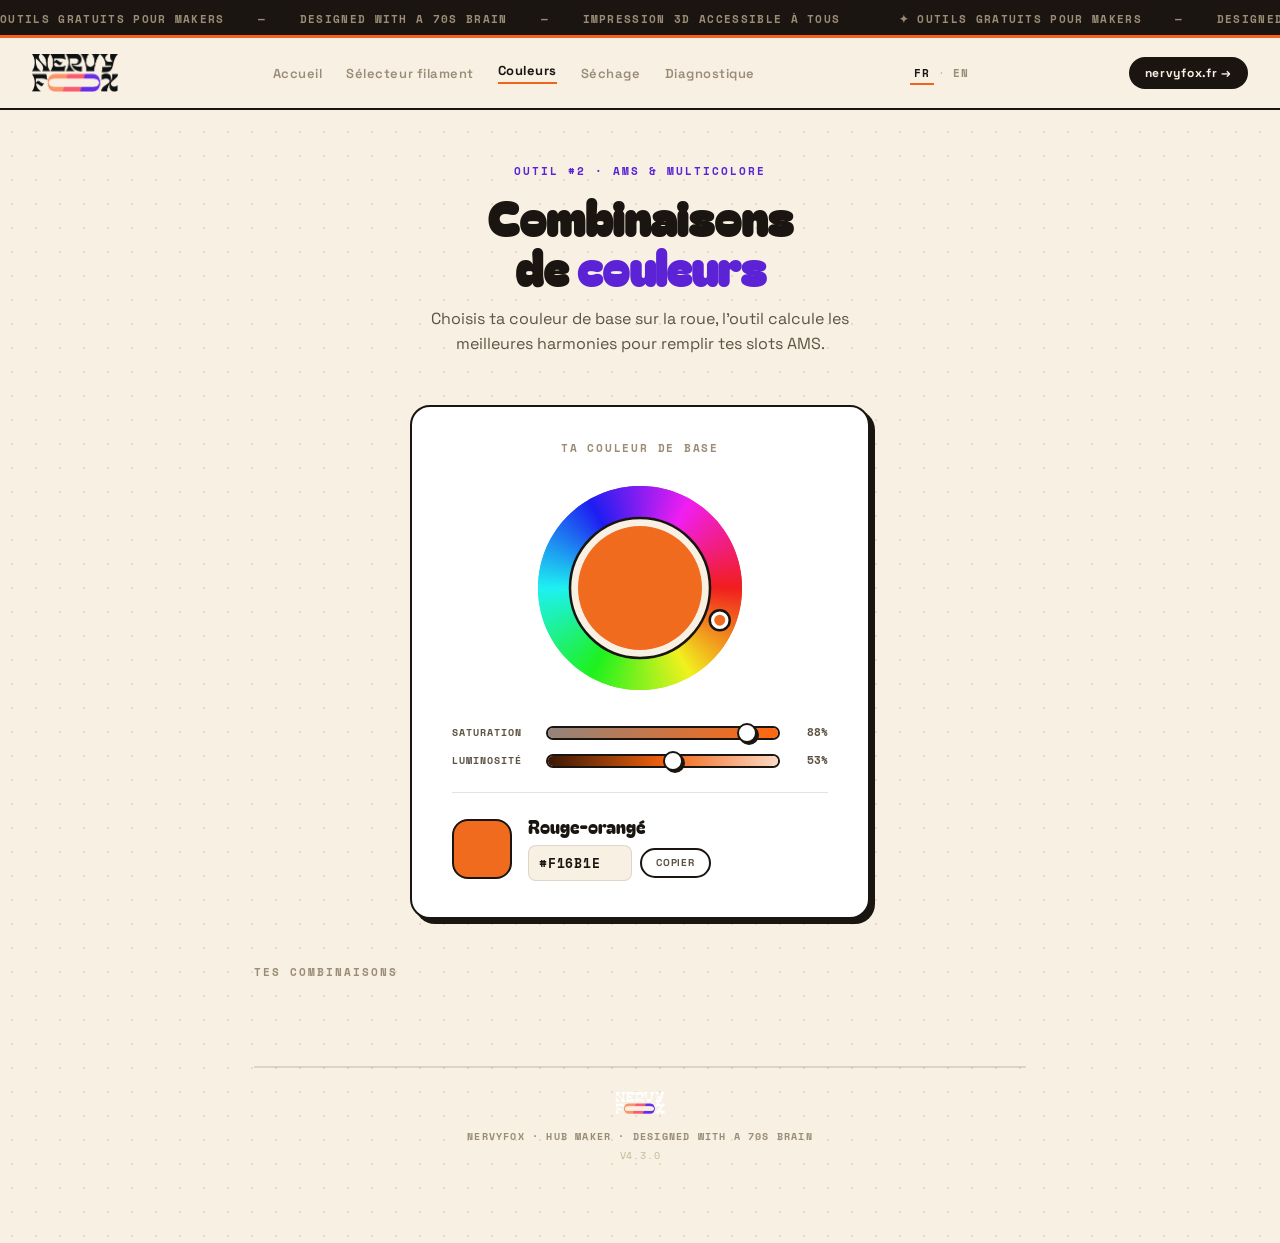
==== commit f7e0e79d: "i18n: traduction FR/EN complète — V4.3.0" ====
--- a/couleurs/index.html
+++ b/couleurs/index.html
@@ -12,54 +12,36 @@
   <style>
     /* === COULEURS UNIQUEMENT === */
 
-    .wrap { max-width: 980px; padding: 56px 24px 80px; }
-
-    /* En-tête */
+    /* En-tête de page */
     .page-head { text-align: center; margin-bottom: 48px; }
     .page-eyebrow { font: 700 11px/1 'Space Mono', monospace; letter-spacing: .18em; text-transform: uppercase; color: var(--violet); margin-bottom: 14px; }
     .page-title { font-family: 'Bagel Fat One', cursive; font-size: 48px; line-height: 1.05; margin-bottom: 14px; }
     .page-title span { color: var(--violet); }
     .page-subtitle { font-size: 16px; line-height: 1.6; color: var(--text-muted); max-width: 480px; margin: 0 auto; }
 
-    /* =============================================
-       LAYOUT DEUX COLONNES
-    ============================================= */
-    .main-layout {
-      display: grid;
-      grid-template-columns: 380px 1fr;
-      gap: 20px;
-      align-items: start;
-    }
-
-    /* =============================================
-       COLONNE GAUCHE — PICKER
-    ============================================= */
+    /* Boîte picker */
     .picker-box {
-      border: var(--border);
-      border-radius: var(--radius-lg);
-      background: #fff;
-      padding: 28px 28px 24px;
+      border: var(--border); border-radius: var(--radius-lg); background: #fff;
+      padding: 36px 40px; max-width: 460px; margin: 0 auto 48px;
       box-shadow: var(--shadow-md);
-      position: sticky;
-      top: 20px;
     }
     .picker-label {
       font: 700 11px/1 'Space Mono', monospace; letter-spacing: .16em;
       text-transform: uppercase; color: var(--text-light);
-      margin-bottom: 22px; text-align: center;
+      margin-bottom: 24px; text-align: center;
     }
 
     /* Roue */
-    .wheel-wrap { display: flex; justify-content: center; margin-bottom: 24px; }
+    .wheel-wrap { display: flex; justify-content: center; margin-bottom: 28px; }
     #wheel { cursor: crosshair; display: block; touch-action: none; }
 
     /* Sliders */
-    .slider-block { margin-bottom: 12px; }
-    .slider-row { display: flex; align-items: center; gap: 10px; }
+    .slider-block { margin-bottom: 14px; }
+    .slider-row { display: flex; align-items: center; gap: 12px; }
     .slider-name {
       font: 700 10px/1 'Space Mono', monospace; letter-spacing: .1em;
       text-transform: uppercase; color: var(--text-muted);
-      width: 76px; flex-shrink: 0;
+      width: 82px; flex-shrink: 0;
     }
     .slider-track {
       flex: 1; position: relative; height: 14px;
@@ -84,177 +66,103 @@
     }
     .slider-val {
       font: 700 11px/1 'Space Mono', monospace;
-      width: 32px; text-align: right; color: var(--text-muted); flex-shrink: 0;
+      width: 36px; text-align: right; color: var(--text-muted); flex-shrink: 0;
     }
 
     /* Aperçu couleur */
     .color-preview-row {
-      display: flex; align-items: center; gap: 14px;
-      margin-top: 20px; padding-top: 20px; border-top: var(--border-light);
+      display: flex; align-items: center; gap: 16px;
+      margin-top: 24px; padding-top: 24px; border-top: var(--border-light);
     }
     .color-preview-swatch {
-      width: 54px; height: 54px; border-radius: var(--radius-md);
+      width: 60px; height: 60px; border-radius: var(--radius-md);
       border: var(--border); flex-shrink: 0; transition: background .1s;
     }
     .color-preview-info { flex: 1; min-width: 0; }
     .color-preview-name {
-      font-family: 'Bagel Fat One', cursive; font-size: 17px;
+      font-family: 'Bagel Fat One', cursive; font-size: 18px;
       margin-bottom: 8px; line-height: 1.1;
     }
     .color-hex-row { display: flex; align-items: center; gap: 8px; }
     .color-hex-input {
-      font: 700 12px/1 'Space Mono', monospace; letter-spacing: .06em;
+      font: 700 13px/1 'Space Mono', monospace; letter-spacing: .06em;
       color: var(--ink); background: var(--bg);
       border: var(--border-light); border-radius: var(--radius-sm);
-      padding: 7px 10px; width: 100px; text-transform: uppercase;
+      padding: 7px 10px; width: 104px; text-transform: uppercase;
     }
     .color-hex-input:focus { outline: 2.5px solid var(--violet); border-color: transparent; }
     .btn-copy {
       font: 700 10px/1 'Space Mono', monospace; letter-spacing: .08em;
       text-transform: uppercase; border: var(--border); border-radius: var(--radius-pill);
-      padding: 8px 12px; background: #fff; cursor: pointer; font-family: inherit;
+      padding: 8px 14px; background: #fff; cursor: pointer; font-family: inherit;
       color: var(--text-muted); transition: background .12s, color .12s, border-color .12s;
       white-space: nowrap;
     }
     .btn-copy:hover { background: var(--ink); color: var(--bg); border-color: var(--ink); }
     .btn-copy.copied { background: var(--violet); color: #fff; border-color: var(--violet); }
 
-    /* =============================================
-       COLONNE DROITE — COMBO PANEL
-    ============================================= */
-    .combo-panel {
-      border: var(--border);
-      border-radius: var(--radius-lg);
-      background: #fff;
-      box-shadow: var(--shadow-md);
-      overflow: hidden;
-    }
-
-    /* Onglets de sélection */
-    .combo-tabs {
-      display: grid;
-      grid-template-columns: repeat(4, 1fr);
-      border-bottom: var(--border);
-    }
-    .combo-tab {
-      padding: 14px 8px;
-      text-align: center;
-      cursor: pointer;
-      border-right: var(--border);
-      background: var(--bg);
-      transition: background .12s;
-    }
-    .combo-tab:last-child { border-right: none; }
-    .combo-tab:hover { background: #EFE6D6; }
-    .combo-tab.active {
-      background: #fff;
-      border-bottom: 3px solid var(--violet);
-      margin-bottom: -2.5px;
-    }
-    .combo-tab-name {
-      font-family: 'Bagel Fat One', cursive;
-      font-size: 13px;
-      line-height: 1.2;
-      margin-bottom: 4px;
-    }
-    .combo-tab-badge {
-      font: 700 9px/1 'Space Mono', monospace;
-      letter-spacing: .08em;
-      text-transform: uppercase;
-      color: var(--text-faint);
-    }
-    .combo-tab.active .combo-tab-name { color: var(--violet); }
-    .combo-tab.active .combo-tab-badge { color: var(--violet); opacity: .7; }
-
-    /* Corps du combo */
-    .combo-body { padding: 32px 28px; }
-    .combo-desc {
-      font-size: 14px; line-height: 1.6; color: var(--text-muted);
-      margin-bottom: 28px;
-    }
-
-    /* Swatches grandes */
-    .swatches-large {
-      display: flex;
-      gap: 12px;
-      margin-bottom: 28px;
-      flex-wrap: wrap;
-    }
-    .swatch-item {
-      display: flex;
-      flex-direction: column;
-      align-items: center;
-      gap: 8px;
-      flex: 1;
-      min-width: 80px;
-    }
+    /* Section combos */
+    .section-label {
+      font: 700 11px/1 'Space Mono', monospace; letter-spacing: .18em;
+      text-transform: uppercase; color: var(--text-light); margin-bottom: 24px;
+    }
+    .combos-grid { display: grid; grid-template-columns: 1fr 1fr; gap: 16px; }
+
+    /* Carte combo */
+    .combo-card {
+      border: var(--border); border-radius: var(--radius-lg); background: #fff;
+      padding: 24px; box-shadow: var(--shadow-lg);
+    }
+    .combo-header {
+      display: flex; align-items: flex-start;
+      justify-content: space-between; gap: 8px; margin-bottom: 10px;
+    }
+    .combo-title { font-family: 'Bagel Fat One', cursive; font-size: 20px; line-height: 1.1; }
+    .combo-badge {
+      font: 700 10px/1 'Space Mono', monospace; letter-spacing: .1em;
+      text-transform: uppercase; border: var(--border); border-radius: var(--radius-pill);
+      padding: 5px 10px; white-space: nowrap; flex-shrink: 0;
+      background: var(--bg); color: var(--text-muted);
+    }
+    .combo-desc { font-size: 13px; line-height: 1.55; color: var(--text-muted); margin-bottom: 20px; }
+
+    /* Swatches */
+    .swatches { display: flex; gap: 10px; flex-wrap: wrap; margin-bottom: 14px; }
+    .swatch-item { display: flex; flex-direction: column; align-items: center; gap: 6px; }
     .swatch-color {
-      width: 100%;
-      aspect-ratio: 1;
-      border-radius: var(--radius-md);
-      border: var(--border);
-      transition: background .15s;
+      width: 52px; height: 52px; border-radius: var(--radius-md);
+      border: var(--border); transition: background .15s;
     }
     .swatch-hex {
-      font: 700 10px/1 'Space Mono', monospace; letter-spacing: .04em;
+      font: 700 9px/1 'Space Mono', monospace; letter-spacing: .04em;
       text-transform: uppercase; color: var(--text-muted);
     }
-    .swatch-copy-btn {
-      font: 700 9px/1 'Space Mono', monospace;
-      letter-spacing: .06em; text-transform: uppercase;
-      border: var(--border-light); border-radius: var(--radius-pill);
-      padding: 5px 10px; background: var(--bg); cursor: pointer;
-      color: var(--text-muted); transition: all .12s;
-    }
-    .swatch-copy-btn:hover { background: var(--ink); color: var(--bg); border-color: var(--ink); }
-    .swatch-copy-btn.copied { background: var(--violet); color: #fff; border-color: var(--violet); }
 
     /* Slots AMS */
-    .ams-section { margin-bottom: 20px; }
     .ams-label {
-      font: 700 10px/1 'Space Mono', monospace; letter-spacing: .12em;
-      text-transform: uppercase; color: var(--text-faint);
-      margin-bottom: 10px; display: flex; align-items: center; gap: 8px;
-    }
-    .ams-slots { display: flex; gap: 8px; }
+      font: 700 9px/1 'Space Mono', monospace; letter-spacing: .12em;
+      text-transform: uppercase; color: var(--text-faint); margin-bottom: 6px;
+    }
+    .ams-slots { display: flex; gap: 5px; }
     .ams-slot {
-      flex: 1; height: 14px; border-radius: var(--radius-pill);
-      border: 2px solid rgba(26,21,16,.18); transition: background .15s;
+      flex: 1; height: 10px; border-radius: var(--radius-pill);
+      border: 1.5px solid rgba(26,21,16,.18); transition: background .15s;
     }
     .ams-slot.empty { border-style: dashed; background: transparent !important; }
 
     /* Note AMS */
     .combo-ams-note {
-      padding: 14px 16px;
-      background: var(--bg);
-      border-radius: var(--radius-md);
-      border: var(--border-light);
-      font-size: 13px; line-height: 1.55; color: var(--text-subtle);
+      margin-top: 12px; padding-top: 12px; border-top: var(--border-light);
+      font-size: 12px; line-height: 1.5; color: var(--text-subtle);
     }
     .combo-ams-note strong { color: var(--text-muted); }
 
-    /* Animation transition combo */
-    @keyframes fadeSlide {
-      from { opacity: 0; transform: translateY(6px); }
-      to   { opacity: 1; transform: translateY(0); }
-    }
-    .combo-body.animating { animation: fadeSlide .18s ease forwards; }
-
-    /* =============================================
-       RESPONSIVE
-    ============================================= */
-    @media (max-width: 820px) {
-      .wrap { max-width: 100%; }
-      .main-layout { grid-template-columns: 1fr; }
-      .picker-box { position: static; }
-      .page-title { font-size: 34px; }
-      .combo-tab-name { font-size: 11px; }
-    }
-    @media (max-width: 480px) {
-      .combo-tabs { grid-template-columns: repeat(2, 1fr); }
-      .combo-tab:nth-child(2) { border-right: none; }
-      .combo-tab:nth-child(1),
-      .combo-tab:nth-child(2) { border-bottom: var(--border); }
+    @media (max-width: 640px) {
+      .page-title { font-size: 32px; }
+      .picker-box { padding: 24px 20px; }
+      .combos-grid { grid-template-columns: 1fr; }
+      .combo-card { padding: 20px 16px; }
+      .swatch-color { width: 44px; height: 44px; }
     }
   </style>
 </head>
@@ -269,72 +177,59 @@
     <p class="page-subtitle">Choisis ta couleur de base sur la roue, l'outil calcule les meilleures harmonies pour remplir tes slots AMS.</p>
   </div>
 
-  <div class="main-layout">
-
-    <!-- ==================== GAUCHE : PICKER ==================== -->
-    <div class="picker-box">
-      <div class="picker-label">Ta couleur de base</div>
-
-      <div class="wheel-wrap">
-        <canvas id="wheel" width="210" height="210"></canvas>
+  <!-- Picker -->
+  <div class="picker-box">
+    <div class="picker-label">Ta couleur de base</div>
+
+    <div class="wheel-wrap">
+      <canvas id="wheel" width="220" height="220"></canvas>
+    </div>
+
+    <div class="slider-block">
+      <div class="slider-row">
+        <div class="slider-name">Saturation</div>
+        <div class="slider-track" id="sat-track">
+          <div class="slider-fill" id="sat-fill"></div>
+          <div class="slider-thumb" id="sat-thumb"></div>
+          <input type="range" id="sat-slider" min="10" max="100" value="75">
+        </div>
+        <div class="slider-val" id="sat-val">75%</div>
       </div>
-
-      <div class="slider-block">
-        <div class="slider-row">
-          <div class="slider-name">Saturation</div>
-          <div class="slider-track" id="sat-track">
-            <div class="slider-fill" id="sat-fill"></div>
-            <div class="slider-thumb" id="sat-thumb"></div>
-            <input type="range" id="sat-slider" min="10" max="100" value="75">
-          </div>
-          <div class="slider-val" id="sat-val">75%</div>
+    </div>
+
+    <div class="slider-block">
+      <div class="slider-row">
+        <div class="slider-name">Luminosité</div>
+        <div class="slider-track" id="lit-track">
+          <div class="slider-fill" id="lit-fill"></div>
+          <div class="slider-thumb" id="lit-thumb"></div>
+          <input type="range" id="lit-slider" min="15" max="85" value="55">
         </div>
+        <div class="slider-val" id="lit-val">55%</div>
       </div>
-
-      <div class="slider-block">
-        <div class="slider-row">
-          <div class="slider-name">Luminosité</div>
-          <div class="slider-track" id="lit-track">
-            <div class="slider-fill" id="lit-fill"></div>
-            <div class="slider-thumb" id="lit-thumb"></div>
-            <input type="range" id="lit-slider" min="15" max="85" value="55">
-          </div>
-          <div class="slider-val" id="lit-val">55%</div>
-        </div>
-      </div>
-
-      <div class="color-preview-row">
-        <div class="color-preview-swatch" id="preview-swatch"></div>
-        <div class="color-preview-info">
-          <div class="color-preview-name" id="preview-name">Orange</div>
-          <div class="color-hex-row">
-            <input class="color-hex-input" id="hex-input" type="text" maxlength="7" spellcheck="false">
-            <button class="btn-copy" id="btn-copy" onclick="copyHex()">Copier</button>
-          </div>
+    </div>
+
+    <div class="color-preview-row">
+      <div class="color-preview-swatch" id="preview-swatch"></div>
+      <div class="color-preview-info">
+        <div class="color-preview-name" id="preview-name">Orange</div>
+        <div class="color-hex-row">
+          <input class="color-hex-input" id="hex-input" type="text" maxlength="7" spellcheck="false">
+          <button class="btn-copy" id="btn-copy" onclick="copyHex()">Copier</button>
         </div>
       </div>
     </div>
-
-    <!-- ==================== DROITE : COMBO PANEL ==================== -->
-    <div class="combo-panel">
-
-      <!-- Onglets -->
-      <div class="combo-tabs" id="combo-tabs">
-        <!-- généré par JS -->
-      </div>
-
-      <!-- Corps -->
-      <div class="combo-body" id="combo-body">
-        <!-- généré par JS -->
-      </div>
-
-    </div>
-
   </div>
+
+  <!-- Combos -->
+  <div class="section-label">Tes combinaisons</div>
+  <div class="combos-grid" id="combos-grid"></div>
 
   <div id="hub-footer"></div>
 </div>
 
+<script src="/assets/data.fr.js"></script>
+<script src="/assets/data.en.js"></script>
 <script src="/assets/components.js"></script>
 <script src="/assets/data.js"></script>
 <script>
@@ -347,7 +242,6 @@
 let hue = 22;
 let sat = 88;
 let lit = 53;
-let activeCombo = 0; // index du combo actif
 
 /* ======================================================
    UTILITAIRES COULEUR
@@ -405,11 +299,10 @@
 /* ======================================================
    DÉFINITION DES COMBINAISONS
 ====================================================== */
-const COMBINATIONS = [
+const _COMBDUMMY = [
   {
     id: 'complementaire',
     title: 'Complémentaire',
-    shortTitle: 'Complé\u00ADmentaire',
     slots: 2,
     desc: 'Deux couleurs à l\'opposé sur la roue. Contraste maximum — idéal pour les pièces qui veulent s\'imposer.',
     amsNote: 'Il reste 2 slots libres dans l\'AMS — complète avec du blanc et du noir pour plus de polyvalence.',
@@ -421,7 +314,6 @@
   {
     id: 'analogue',
     title: 'Analogue',
-    shortTitle: 'Analogue',
     slots: 3,
     desc: 'Trois voisines sur la roue. Une harmonie naturelle et douce, parfaite pour les objets décoratifs.',
     amsNote: 'Un slot reste libre — un neutre (blanc, gris ou noir) équilibre bien la palette.',
@@ -434,7 +326,6 @@
   {
     id: 'triadique',
     title: 'Triadique',
-    shortTitle: 'Triadique',
     slots: 3,
     desc: 'Trois couleurs à égale distance. Vibrant et équilibré — idéal pour les pièces techniques ou ludiques.',
     amsNote: 'Un slot reste libre — un neutre (blanc, gris ou noir) équilibre bien la palette.',
@@ -447,7 +338,6 @@
   {
     id: 'tetradique',
     title: 'Tétradique',
-    shortTitle: 'Tétradique',
     slots: 4,
     desc: 'Quatre couleurs à 90° d\'intervalle. Remplit exactement les 4 slots AMS — rendu maximal, zéro gaspillage.',
     amsNote: null,
@@ -461,28 +351,17 @@
 ];
 
 /* ======================================================
-   COPIE INDIVIDUELLE PAR SWATCH
-====================================================== */
-function copySwatchHex(hex, btnId) {
-  navigator.clipboard.writeText(hex).catch(() => {});
-  const btn = document.getElementById(btnId);
-  if (!btn) return;
-  btn.textContent = 'Copié !';
-  btn.classList.add('copied');
-  setTimeout(() => { btn.textContent = 'Copier'; btn.classList.remove('copied'); }, 1600);
-}
-
-/* ======================================================
    ROUE CHROMATIQUE (CANVAS)
 ====================================================== */
 const canvas = document.getElementById('wheel');
 const ctx    = canvas.getContext('2d');
 const CX = canvas.width / 2, CY = canvas.height / 2;
-const R_OUT = 98, R_IN = 66;
+const R_OUT = 102, R_IN = 70;
 
 function drawWheel() {
   ctx.clearRect(0, 0, canvas.width, canvas.height);
 
+  // Anneau de teintes
   for (let a = 0; a < 360; a++) {
     const s1 = (a - 0.8) * Math.PI / 180;
     const e1 = (a + 1.2) * Math.PI / 180;
@@ -494,6 +373,7 @@
     ctx.fill();
   }
 
+  // Cercle intérieur vide (fond crème)
   ctx.beginPath();
   ctx.arc(CX, CY, R_IN, 0, Math.PI * 2);
   ctx.fillStyle = '#F8F0E3';
@@ -502,11 +382,13 @@
   ctx.lineWidth = 2.5;
   ctx.stroke();
 
+  // Aperçu de la couleur sélectionnée au centre
   ctx.beginPath();
   ctx.arc(CX, CY, R_IN - 8, 0, Math.PI * 2);
   ctx.fillStyle = hslToHex(hue, sat, lit);
   ctx.fill();
 
+  // Marqueur de sélection sur l'anneau
   const rad  = hue * Math.PI / 180;
   const midR = (R_OUT + R_IN) / 2;
   const dotX = CX + midR * Math.cos(rad);
@@ -541,16 +423,25 @@
 }
 
 let dragging = false;
+
 canvas.addEventListener('mousedown', e => {
   const { angle, dist } = angleFromEvent(e);
-  if (dist >= R_IN - 4 && dist <= R_OUT + 8) { dragging = true; hue = Math.round(angle); update(); }
+  if (dist >= R_IN - 4 && dist <= R_OUT + 8) {
+    dragging = true; hue = Math.round(angle); update();
+  }
 });
-canvas.addEventListener('mousemove', e => { if (!dragging) return; hue = Math.round(angleFromEvent(e).angle); update(); });
+canvas.addEventListener('mousemove', e => {
+  if (!dragging) return;
+  hue = Math.round(angleFromEvent(e).angle); update();
+});
 document.addEventListener('mouseup', () => { dragging = false; });
+
 canvas.addEventListener('touchstart', e => {
   e.preventDefault();
   const { angle, dist } = angleFromEvent(e);
-  if (dist >= R_IN - 10 && dist <= R_OUT + 10) { dragging = true; hue = Math.round(angle); update(); }
+  if (dist >= R_IN - 10 && dist <= R_OUT + 10) {
+    dragging = true; hue = Math.round(angle); update();
+  }
 }, { passive: false });
 canvas.addEventListener('touchmove', e => {
   e.preventDefault();
@@ -568,12 +459,18 @@
 function updateSliders() {
   const satPct = (sat - 10) / 90;
   const litPct = (lit - 15) / 70;
+
+  // Backgrounds dégradés
   document.getElementById('sat-fill').style.cssText =
     `background: linear-gradient(to right, hsl(${hue},10%,${lit}%), hsl(${hue},100%,${lit}%)); width:100%; height:100%; border-radius: inherit;`;
   document.getElementById('lit-fill').style.cssText =
     `background: linear-gradient(to right, hsl(${hue},${sat}%,12%), hsl(${hue},${sat}%,50%), hsl(${hue},${sat}%,88%)); width:100%; height:100%; border-radius: inherit;`;
-  document.getElementById('sat-thumb').style.left = `calc(${satPct * 100}%)`;
-  document.getElementById('lit-thumb').style.left = `calc(${litPct * 100}%)`;
+
+  // Position des thumbs
+  document.getElementById('sat-thumb').style.left = `calc(${satPct * 100}% )`;
+  document.getElementById('lit-thumb').style.left = `calc(${litPct * 100}% )`;
+
+  // Valeurs texte
   document.getElementById('sat-val').textContent = sat + '%';
   document.getElementById('lit-val').textContent = lit + '%';
 }
@@ -598,19 +495,19 @@
 });
 
 /* ======================================================
-   COPIE HEX BASE
+   COPIE HEX
 ====================================================== */
 function copyHex() {
   const hex = hslToHex(hue, sat, lit).toUpperCase();
   navigator.clipboard.writeText(hex).catch(() => {});
   const btn = document.getElementById('btn-copy');
-  btn.textContent = 'Copié !';
+  btn.textContent = LANG === 'en' ? 'Copied!' : 'Copié !';
   btn.classList.add('copied');
-  setTimeout(() => { btn.textContent = 'Copier'; btn.classList.remove('copied'); }, 1600);
-}
-
-/* ======================================================
-   APERÇU COULEUR BASE
+  setTimeout(() => { btn.textContent = LANG === 'en' ? 'Copy' : LANG === 'en' ? 'Copy' : 'Copier'; btn.classList.remove('copied'); }, 1600);
+}
+
+/* ======================================================
+   APERÇU COULEUR
 ====================================================== */
 function updatePreview(skipInput) {
   const hex = hslToHex(hue, sat, lit).toUpperCase();
@@ -622,68 +519,42 @@
 }
 
 /* ======================================================
-   RENDU ONGLETS
-====================================================== */
-function renderTabs() {
-  document.getElementById('combo-tabs').innerHTML = COMBINATIONS.map((combo, i) => `
-    <div class="combo-tab ${activeCombo === i ? 'active' : ''}" onclick="setCombo(${i})">
-      <div class="combo-tab-name">${combo.title}</div>
-      <div class="combo-tab-badge">${combo.slots} couleur${combo.slots > 1 ? 's' : ''}</div>
-    </div>`).join('');
-}
-
-/* ======================================================
-   RENDU CORPS COMBO
-====================================================== */
-function renderComboBody(animate = false) {
-  const combo  = COMBINATIONS[activeCombo];
-  const colors = combo.getColors(hue, sat, lit);
-  const hexes  = colors.map(c => hslToHex(c.h, c.s, c.l).toUpperCase());
-
-  // Swatches
-  const swatchesHtml = hexes.map((h, i) => {
-    const btnId = `swatch-btn-${i}`;
-    return `
+   RENDU DES CARTES COMBO
+====================================================== */
+function renderCombos() {
+  document.getElementById('combos-grid').innerHTML = COMBINATIONS_LANG.map(combo => {
+    const colors = combo.getColors(hue, sat, lit);
+    const hexes  = colors.map(c => hslToHex(c.h, c.s, c.l).toUpperCase());
+
+    // Swatches
+    const swatchesHtml = hexes.map(h => `
       <div class="swatch-item">
         <div class="swatch-color" style="background:${h};"></div>
         <div class="swatch-hex">${h}</div>
-        <button class="swatch-copy-btn" id="${btnId}" onclick="copySwatchHex('${h}','${btnId}')">Copier</button>
+      </div>`).join('');
+
+    // Slots AMS (4 au total)
+    const slots = [...hexes];
+    while (slots.length < 4) slots.push(null);
+    const amsHtml = slots.map(h =>
+      `<div class="ams-slot${h ? '' : ' empty'}" style="${h ? `background:${h};` : ''}"></div>`
+    ).join('');
+
+    return `
+      <div class="combo-card">
+        <div class="combo-header">
+          <div class="combo-title">${combo.title}</div>
+          <div class="combo-badge">${combo.slots} couleur${combo.slots > 1 ? 's' : ''}</div>
+        </div>
+        <div class="combo-desc">${combo.desc}</div>
+        <div class="swatches">${swatchesHtml}</div>
+        <div class="ams-label">Slots AMS</div>
+        <div class="ams-slots">${amsHtml}</div>
+        ${combo.amsNote
+          ? `<div class="combo-ams-note"><strong>→</strong> ${combo.amsNote}</div>`
+          : ''}
       </div>`;
   }).join('');
-
-  // Slots AMS
-  const slots = [...hexes];
-  while (slots.length < 4) slots.push(null);
-  const amsHtml = slots.map(h =>
-    `<div class="ams-slot${h ? '' : ' empty'}" style="${h ? `background:${h};` : ''}"></div>`
-  ).join('');
-
-  const bodyEl = document.getElementById('combo-body');
-  bodyEl.innerHTML = `
-    <div class="combo-desc">${combo.desc}</div>
-    <div class="swatches-large">${swatchesHtml}</div>
-    <div class="ams-section">
-      <div class="ams-label">Slots AMS</div>
-      <div class="ams-slots">${amsHtml}</div>
-    </div>
-    ${combo.amsNote
-      ? `<div class="combo-ams-note"><strong>→</strong> ${combo.amsNote}</div>`
-      : ''}`;
-
-  if (animate) {
-    bodyEl.classList.remove('animating');
-    void bodyEl.offsetWidth; // reflow
-    bodyEl.classList.add('animating');
-  }
-}
-
-/* ======================================================
-   SÉLECTION COMBO
-====================================================== */
-function setCombo(index) {
-  activeCombo = index;
-  renderTabs();
-  renderComboBody(true);
 }
 
 /* ======================================================
@@ -693,8 +564,7 @@
   drawWheel();
   updateSliders();
   updatePreview(skipInput);
-  renderTabs();
-  renderComboBody(false);
+  renderCombos();
 }
 
 // Init
--- a/assets/styles.css
+++ b/assets/styles.css
@@ -94,6 +94,17 @@
 @media (max-width: 640px) {
   .wrap { padding: 40px 16px 60px; }
   .masthead { padding: 14px 20px; }
-  .masthead nav, .masthead .cta-site { display: none; }
+  .masthead nav, .masthead .cta-site, .masthead .lang-switcher { display: none; }
   .burger { display: flex; }
 }
+
+/* === LANG SWITCHER === */
+.lang-switcher { display: flex; align-items: center; gap: 4px; }
+.lang-btn {
+  font: 700 11px/1 'Space Mono', monospace; letter-spacing: .1em;
+  border: none; background: none; cursor: pointer; padding: 6px 4px;
+  color: var(--text-light); transition: color .12s;
+}
+.lang-btn:hover { color: var(--ink); }
+.lang-btn.active { color: var(--ink); border-bottom: 2px solid var(--orange); padding-bottom: 4px; }
+.lang-sep { font: 400 11px/1 'Space Mono', monospace; color: var(--text-faint); }
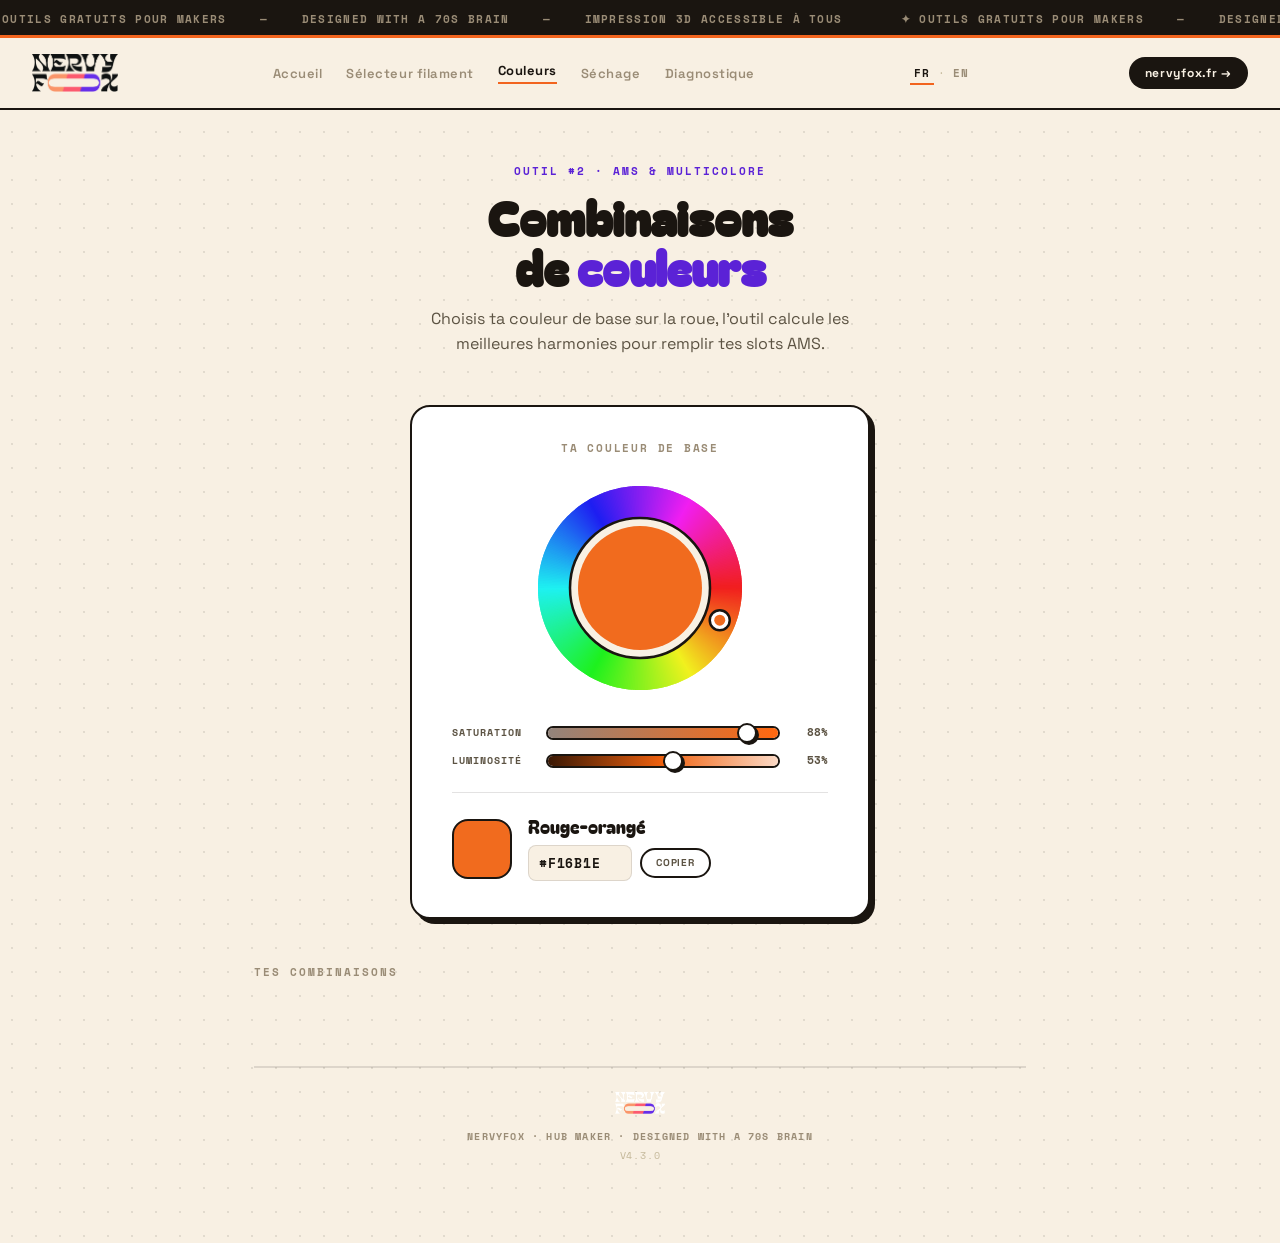
==== commit d1923468: "fix: redeclarations var/const i18n — V4.3.2" ====
--- a/couleurs/index.html
+++ b/couleurs/index.html
@@ -299,7 +299,7 @@
 /* ======================================================
    DÉFINITION DES COMBINAISONS
 ====================================================== */
-const _COMBDUMMY = [
+var _COMBDUMMY = [
   {
     id: 'complementaire',
     title: 'Complémentaire',
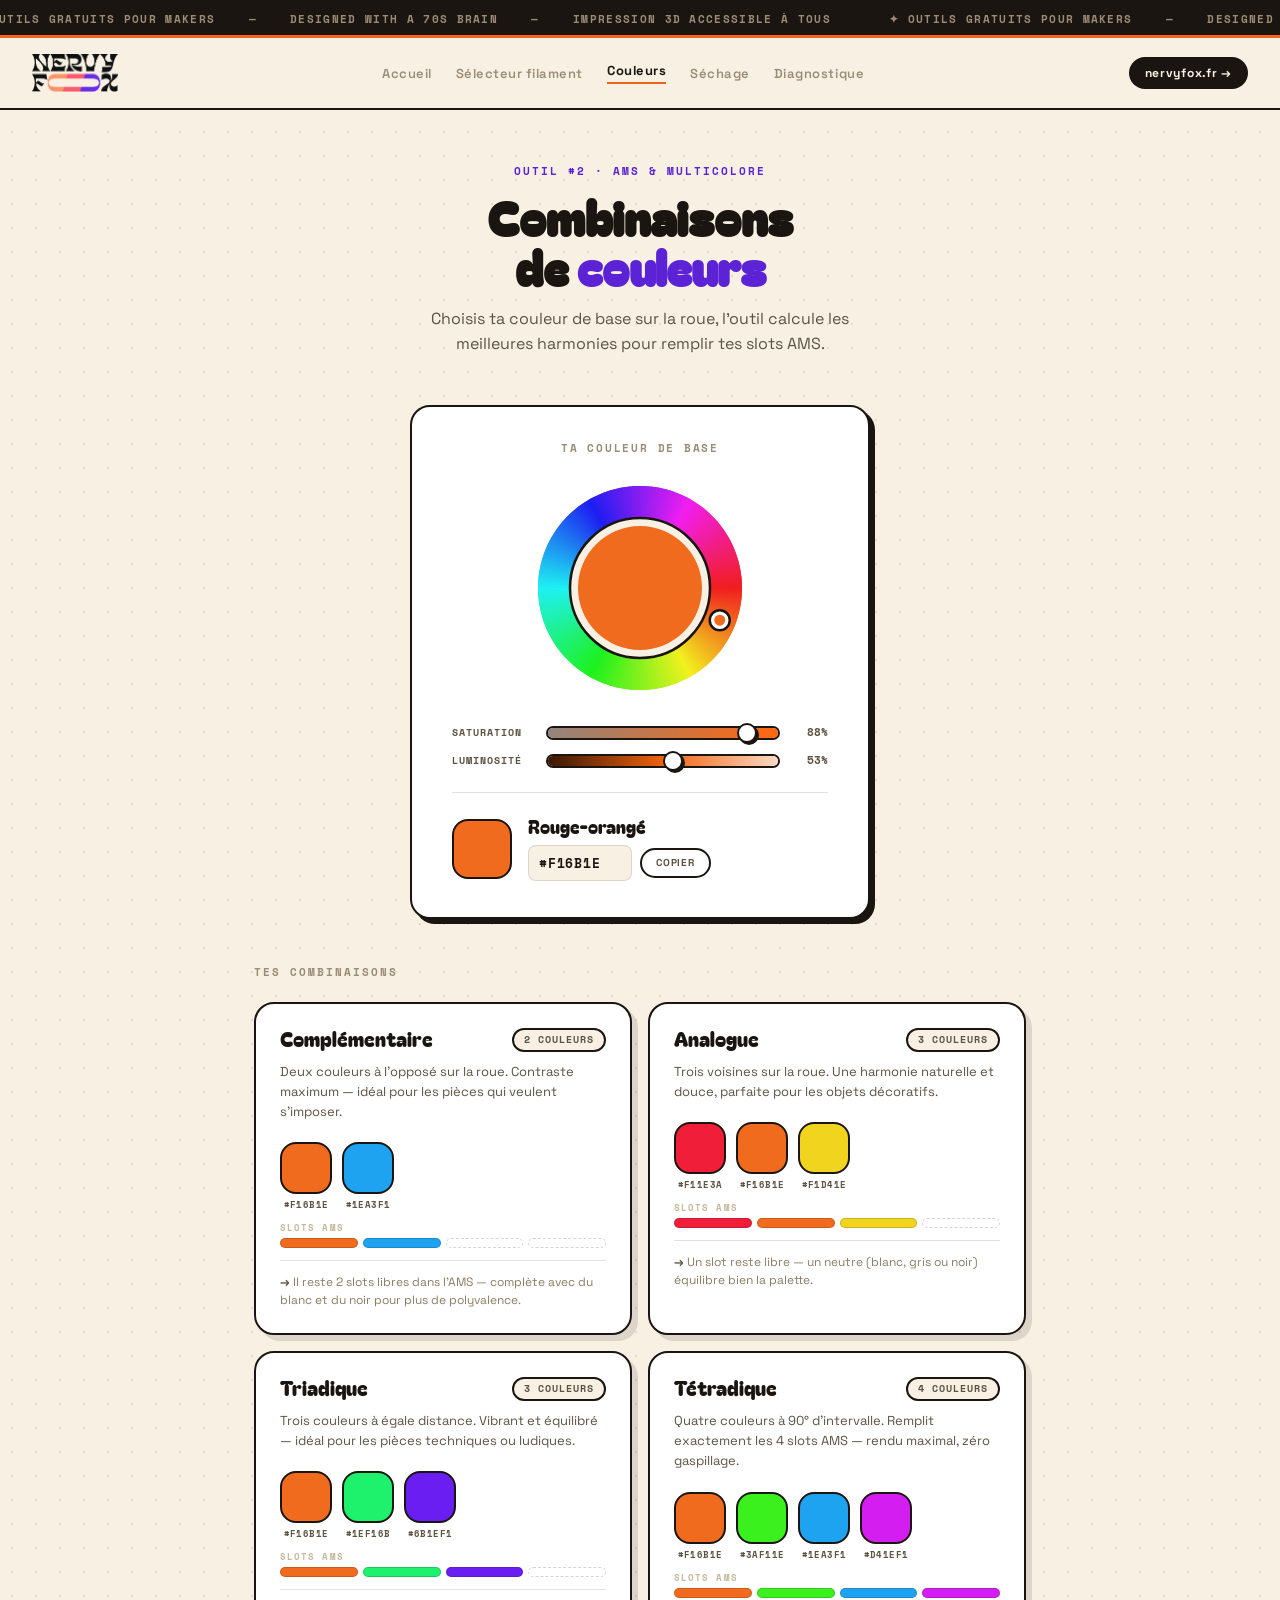
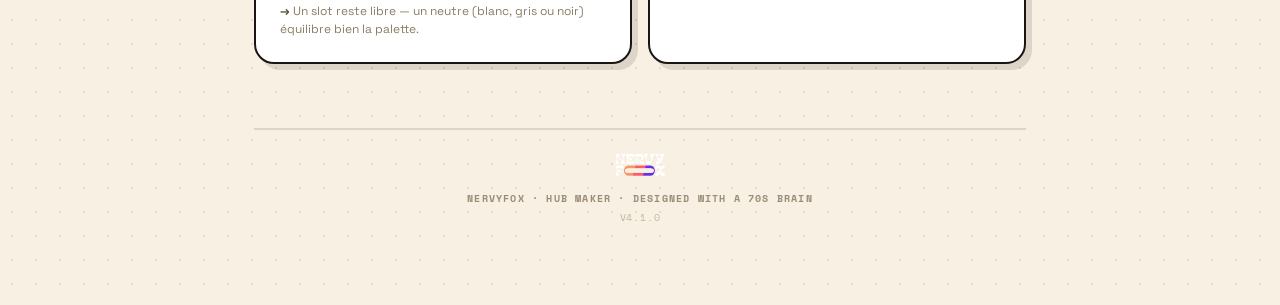
==== commit 47e209a7: "revert: retour version stable sans traduction — V4.1.0" ====
--- a/couleurs/index.html
+++ b/couleurs/index.html
@@ -228,8 +228,6 @@
   <div id="hub-footer"></div>
 </div>
 
-<script src="/assets/data.fr.js"></script>
-<script src="/assets/data.en.js"></script>
 <script src="/assets/components.js"></script>
 <script src="/assets/data.js"></script>
 <script>
@@ -299,7 +297,7 @@
 /* ======================================================
    DÉFINITION DES COMBINAISONS
 ====================================================== */
-var _COMBDUMMY = [
+const COMBINATIONS = [
   {
     id: 'complementaire',
     title: 'Complémentaire',
@@ -501,9 +499,9 @@
   const hex = hslToHex(hue, sat, lit).toUpperCase();
   navigator.clipboard.writeText(hex).catch(() => {});
   const btn = document.getElementById('btn-copy');
-  btn.textContent = LANG === 'en' ? 'Copied!' : 'Copié !';
+  btn.textContent = 'Copié !';
   btn.classList.add('copied');
-  setTimeout(() => { btn.textContent = LANG === 'en' ? 'Copy' : LANG === 'en' ? 'Copy' : 'Copier'; btn.classList.remove('copied'); }, 1600);
+  setTimeout(() => { btn.textContent = 'Copier'; btn.classList.remove('copied'); }, 1600);
 }
 
 /* ======================================================
@@ -522,7 +520,7 @@
    RENDU DES CARTES COMBO
 ====================================================== */
 function renderCombos() {
-  document.getElementById('combos-grid').innerHTML = COMBINATIONS_LANG.map(combo => {
+  document.getElementById('combos-grid').innerHTML = COMBINATIONS.map(combo => {
     const colors = combo.getColors(hue, sat, lit);
     const hexes  = colors.map(c => hslToHex(c.h, c.s, c.l).toUpperCase());
 
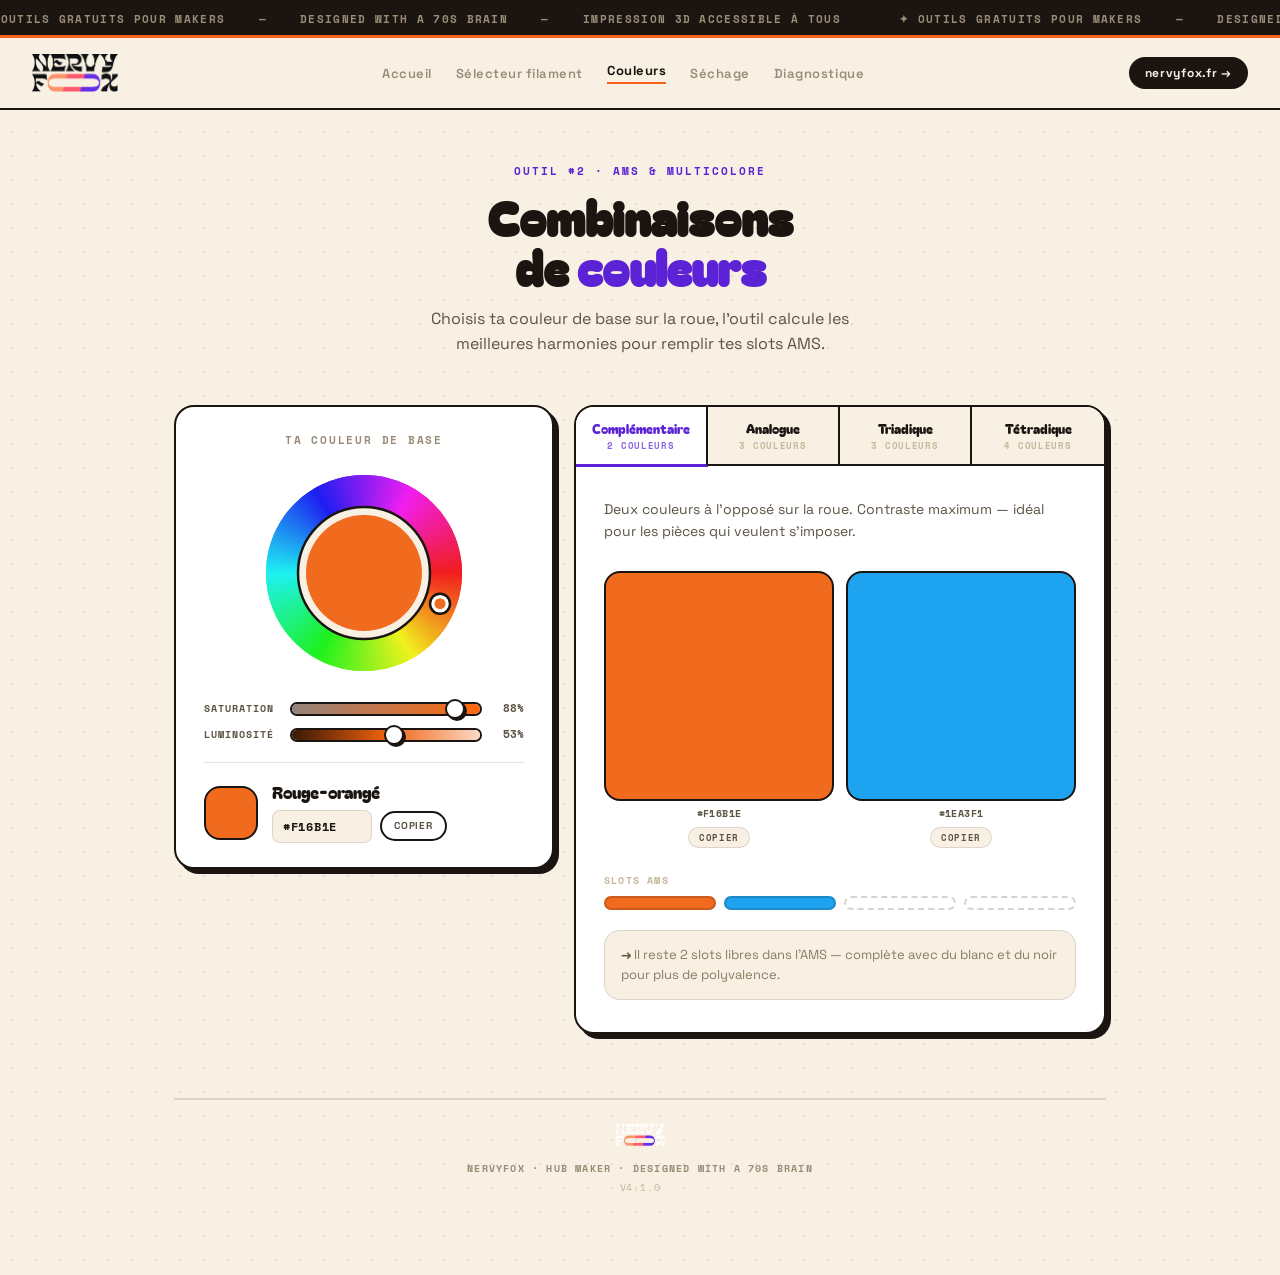
==== commit f2392a08: "revert: restauration version stable V4.1.0" ====
--- a/couleurs/index.html
+++ b/couleurs/index.html
@@ -12,36 +12,54 @@
   <style>
     /* === COULEURS UNIQUEMENT === */
 
-    /* En-tête de page */
+    .wrap { max-width: 980px; padding: 56px 24px 80px; }
+
+    /* En-tête */
     .page-head { text-align: center; margin-bottom: 48px; }
     .page-eyebrow { font: 700 11px/1 'Space Mono', monospace; letter-spacing: .18em; text-transform: uppercase; color: var(--violet); margin-bottom: 14px; }
     .page-title { font-family: 'Bagel Fat One', cursive; font-size: 48px; line-height: 1.05; margin-bottom: 14px; }
     .page-title span { color: var(--violet); }
     .page-subtitle { font-size: 16px; line-height: 1.6; color: var(--text-muted); max-width: 480px; margin: 0 auto; }
 
-    /* Boîte picker */
+    /* =============================================
+       LAYOUT DEUX COLONNES
+    ============================================= */
+    .main-layout {
+      display: grid;
+      grid-template-columns: 380px 1fr;
+      gap: 20px;
+      align-items: start;
+    }
+
+    /* =============================================
+       COLONNE GAUCHE — PICKER
+    ============================================= */
     .picker-box {
-      border: var(--border); border-radius: var(--radius-lg); background: #fff;
-      padding: 36px 40px; max-width: 460px; margin: 0 auto 48px;
+      border: var(--border);
+      border-radius: var(--radius-lg);
+      background: #fff;
+      padding: 28px 28px 24px;
       box-shadow: var(--shadow-md);
+      position: sticky;
+      top: 20px;
     }
     .picker-label {
       font: 700 11px/1 'Space Mono', monospace; letter-spacing: .16em;
       text-transform: uppercase; color: var(--text-light);
-      margin-bottom: 24px; text-align: center;
+      margin-bottom: 22px; text-align: center;
     }
 
     /* Roue */
-    .wheel-wrap { display: flex; justify-content: center; margin-bottom: 28px; }
+    .wheel-wrap { display: flex; justify-content: center; margin-bottom: 24px; }
     #wheel { cursor: crosshair; display: block; touch-action: none; }
 
     /* Sliders */
-    .slider-block { margin-bottom: 14px; }
-    .slider-row { display: flex; align-items: center; gap: 12px; }
+    .slider-block { margin-bottom: 12px; }
+    .slider-row { display: flex; align-items: center; gap: 10px; }
     .slider-name {
       font: 700 10px/1 'Space Mono', monospace; letter-spacing: .1em;
       text-transform: uppercase; color: var(--text-muted);
-      width: 82px; flex-shrink: 0;
+      width: 76px; flex-shrink: 0;
     }
     .slider-track {
       flex: 1; position: relative; height: 14px;
@@ -66,103 +84,177 @@
     }
     .slider-val {
       font: 700 11px/1 'Space Mono', monospace;
-      width: 36px; text-align: right; color: var(--text-muted); flex-shrink: 0;
+      width: 32px; text-align: right; color: var(--text-muted); flex-shrink: 0;
     }
 
     /* Aperçu couleur */
     .color-preview-row {
-      display: flex; align-items: center; gap: 16px;
-      margin-top: 24px; padding-top: 24px; border-top: var(--border-light);
+      display: flex; align-items: center; gap: 14px;
+      margin-top: 20px; padding-top: 20px; border-top: var(--border-light);
     }
     .color-preview-swatch {
-      width: 60px; height: 60px; border-radius: var(--radius-md);
+      width: 54px; height: 54px; border-radius: var(--radius-md);
       border: var(--border); flex-shrink: 0; transition: background .1s;
     }
     .color-preview-info { flex: 1; min-width: 0; }
     .color-preview-name {
-      font-family: 'Bagel Fat One', cursive; font-size: 18px;
+      font-family: 'Bagel Fat One', cursive; font-size: 17px;
       margin-bottom: 8px; line-height: 1.1;
     }
     .color-hex-row { display: flex; align-items: center; gap: 8px; }
     .color-hex-input {
-      font: 700 13px/1 'Space Mono', monospace; letter-spacing: .06em;
+      font: 700 12px/1 'Space Mono', monospace; letter-spacing: .06em;
       color: var(--ink); background: var(--bg);
       border: var(--border-light); border-radius: var(--radius-sm);
-      padding: 7px 10px; width: 104px; text-transform: uppercase;
+      padding: 7px 10px; width: 100px; text-transform: uppercase;
     }
     .color-hex-input:focus { outline: 2.5px solid var(--violet); border-color: transparent; }
     .btn-copy {
       font: 700 10px/1 'Space Mono', monospace; letter-spacing: .08em;
       text-transform: uppercase; border: var(--border); border-radius: var(--radius-pill);
-      padding: 8px 14px; background: #fff; cursor: pointer; font-family: inherit;
+      padding: 8px 12px; background: #fff; cursor: pointer; font-family: inherit;
       color: var(--text-muted); transition: background .12s, color .12s, border-color .12s;
       white-space: nowrap;
     }
     .btn-copy:hover { background: var(--ink); color: var(--bg); border-color: var(--ink); }
     .btn-copy.copied { background: var(--violet); color: #fff; border-color: var(--violet); }
 
-    /* Section combos */
-    .section-label {
-      font: 700 11px/1 'Space Mono', monospace; letter-spacing: .18em;
-      text-transform: uppercase; color: var(--text-light); margin-bottom: 24px;
-    }
-    .combos-grid { display: grid; grid-template-columns: 1fr 1fr; gap: 16px; }
-
-    /* Carte combo */
-    .combo-card {
-      border: var(--border); border-radius: var(--radius-lg); background: #fff;
-      padding: 24px; box-shadow: var(--shadow-lg);
-    }
-    .combo-header {
-      display: flex; align-items: flex-start;
-      justify-content: space-between; gap: 8px; margin-bottom: 10px;
-    }
-    .combo-title { font-family: 'Bagel Fat One', cursive; font-size: 20px; line-height: 1.1; }
-    .combo-badge {
-      font: 700 10px/1 'Space Mono', monospace; letter-spacing: .1em;
-      text-transform: uppercase; border: var(--border); border-radius: var(--radius-pill);
-      padding: 5px 10px; white-space: nowrap; flex-shrink: 0;
-      background: var(--bg); color: var(--text-muted);
-    }
-    .combo-desc { font-size: 13px; line-height: 1.55; color: var(--text-muted); margin-bottom: 20px; }
-
-    /* Swatches */
-    .swatches { display: flex; gap: 10px; flex-wrap: wrap; margin-bottom: 14px; }
-    .swatch-item { display: flex; flex-direction: column; align-items: center; gap: 6px; }
+    /* =============================================
+       COLONNE DROITE — COMBO PANEL
+    ============================================= */
+    .combo-panel {
+      border: var(--border);
+      border-radius: var(--radius-lg);
+      background: #fff;
+      box-shadow: var(--shadow-md);
+      overflow: hidden;
+    }
+
+    /* Onglets de sélection */
+    .combo-tabs {
+      display: grid;
+      grid-template-columns: repeat(4, 1fr);
+      border-bottom: var(--border);
+    }
+    .combo-tab {
+      padding: 14px 8px;
+      text-align: center;
+      cursor: pointer;
+      border-right: var(--border);
+      background: var(--bg);
+      transition: background .12s;
+    }
+    .combo-tab:last-child { border-right: none; }
+    .combo-tab:hover { background: #EFE6D6; }
+    .combo-tab.active {
+      background: #fff;
+      border-bottom: 3px solid var(--violet);
+      margin-bottom: -2.5px;
+    }
+    .combo-tab-name {
+      font-family: 'Bagel Fat One', cursive;
+      font-size: 13px;
+      line-height: 1.2;
+      margin-bottom: 4px;
+    }
+    .combo-tab-badge {
+      font: 700 9px/1 'Space Mono', monospace;
+      letter-spacing: .08em;
+      text-transform: uppercase;
+      color: var(--text-faint);
+    }
+    .combo-tab.active .combo-tab-name { color: var(--violet); }
+    .combo-tab.active .combo-tab-badge { color: var(--violet); opacity: .7; }
+
+    /* Corps du combo */
+    .combo-body { padding: 32px 28px; }
+    .combo-desc {
+      font-size: 14px; line-height: 1.6; color: var(--text-muted);
+      margin-bottom: 28px;
+    }
+
+    /* Swatches grandes */
+    .swatches-large {
+      display: flex;
+      gap: 12px;
+      margin-bottom: 28px;
+      flex-wrap: wrap;
+    }
+    .swatch-item {
+      display: flex;
+      flex-direction: column;
+      align-items: center;
+      gap: 8px;
+      flex: 1;
+      min-width: 80px;
+    }
     .swatch-color {
-      width: 52px; height: 52px; border-radius: var(--radius-md);
-      border: var(--border); transition: background .15s;
+      width: 100%;
+      aspect-ratio: 1;
+      border-radius: var(--radius-md);
+      border: var(--border);
+      transition: background .15s;
     }
     .swatch-hex {
-      font: 700 9px/1 'Space Mono', monospace; letter-spacing: .04em;
+      font: 700 10px/1 'Space Mono', monospace; letter-spacing: .04em;
       text-transform: uppercase; color: var(--text-muted);
     }
+    .swatch-copy-btn {
+      font: 700 9px/1 'Space Mono', monospace;
+      letter-spacing: .06em; text-transform: uppercase;
+      border: var(--border-light); border-radius: var(--radius-pill);
+      padding: 5px 10px; background: var(--bg); cursor: pointer;
+      color: var(--text-muted); transition: all .12s;
+    }
+    .swatch-copy-btn:hover { background: var(--ink); color: var(--bg); border-color: var(--ink); }
+    .swatch-copy-btn.copied { background: var(--violet); color: #fff; border-color: var(--violet); }
 
     /* Slots AMS */
+    .ams-section { margin-bottom: 20px; }
     .ams-label {
-      font: 700 9px/1 'Space Mono', monospace; letter-spacing: .12em;
-      text-transform: uppercase; color: var(--text-faint); margin-bottom: 6px;
-    }
-    .ams-slots { display: flex; gap: 5px; }
+      font: 700 10px/1 'Space Mono', monospace; letter-spacing: .12em;
+      text-transform: uppercase; color: var(--text-faint);
+      margin-bottom: 10px; display: flex; align-items: center; gap: 8px;
+    }
+    .ams-slots { display: flex; gap: 8px; }
     .ams-slot {
-      flex: 1; height: 10px; border-radius: var(--radius-pill);
-      border: 1.5px solid rgba(26,21,16,.18); transition: background .15s;
+      flex: 1; height: 14px; border-radius: var(--radius-pill);
+      border: 2px solid rgba(26,21,16,.18); transition: background .15s;
     }
     .ams-slot.empty { border-style: dashed; background: transparent !important; }
 
     /* Note AMS */
     .combo-ams-note {
-      margin-top: 12px; padding-top: 12px; border-top: var(--border-light);
-      font-size: 12px; line-height: 1.5; color: var(--text-subtle);
+      padding: 14px 16px;
+      background: var(--bg);
+      border-radius: var(--radius-md);
+      border: var(--border-light);
+      font-size: 13px; line-height: 1.55; color: var(--text-subtle);
     }
     .combo-ams-note strong { color: var(--text-muted); }
 
-    @media (max-width: 640px) {
-      .page-title { font-size: 32px; }
-      .picker-box { padding: 24px 20px; }
-      .combos-grid { grid-template-columns: 1fr; }
-      .combo-card { padding: 20px 16px; }
-      .swatch-color { width: 44px; height: 44px; }
+    /* Animation transition combo */
+    @keyframes fadeSlide {
+      from { opacity: 0; transform: translateY(6px); }
+      to   { opacity: 1; transform: translateY(0); }
+    }
+    .combo-body.animating { animation: fadeSlide .18s ease forwards; }
+
+    /* =============================================
+       RESPONSIVE
+    ============================================= */
+    @media (max-width: 820px) {
+      .wrap { max-width: 100%; }
+      .main-layout { grid-template-columns: 1fr; }
+      .picker-box { position: static; }
+      .page-title { font-size: 34px; }
+      .combo-tab-name { font-size: 11px; }
+    }
+    @media (max-width: 480px) {
+      .combo-tabs { grid-template-columns: repeat(2, 1fr); }
+      .combo-tab:nth-child(2) { border-right: none; }
+      .combo-tab:nth-child(1),
+      .combo-tab:nth-child(2) { border-bottom: var(--border); }
     }
   </style>
 </head>
@@ -177,53 +269,68 @@
     <p class="page-subtitle">Choisis ta couleur de base sur la roue, l'outil calcule les meilleures harmonies pour remplir tes slots AMS.</p>
   </div>
 
-  <!-- Picker -->
-  <div class="picker-box">
-    <div class="picker-label">Ta couleur de base</div>
-
-    <div class="wheel-wrap">
-      <canvas id="wheel" width="220" height="220"></canvas>
-    </div>
-
-    <div class="slider-block">
-      <div class="slider-row">
-        <div class="slider-name">Saturation</div>
-        <div class="slider-track" id="sat-track">
-          <div class="slider-fill" id="sat-fill"></div>
-          <div class="slider-thumb" id="sat-thumb"></div>
-          <input type="range" id="sat-slider" min="10" max="100" value="75">
+  <div class="main-layout">
+
+    <!-- ==================== GAUCHE : PICKER ==================== -->
+    <div class="picker-box">
+      <div class="picker-label">Ta couleur de base</div>
+
+      <div class="wheel-wrap">
+        <canvas id="wheel" width="210" height="210"></canvas>
+      </div>
+
+      <div class="slider-block">
+        <div class="slider-row">
+          <div class="slider-name">Saturation</div>
+          <div class="slider-track" id="sat-track">
+            <div class="slider-fill" id="sat-fill"></div>
+            <div class="slider-thumb" id="sat-thumb"></div>
+            <input type="range" id="sat-slider" min="10" max="100" value="75">
+          </div>
+          <div class="slider-val" id="sat-val">75%</div>
         </div>
-        <div class="slider-val" id="sat-val">75%</div>
       </div>
-    </div>
-
-    <div class="slider-block">
-      <div class="slider-row">
-        <div class="slider-name">Luminosité</div>
-        <div class="slider-track" id="lit-track">
-          <div class="slider-fill" id="lit-fill"></div>
-          <div class="slider-thumb" id="lit-thumb"></div>
-          <input type="range" id="lit-slider" min="15" max="85" value="55">
+
+      <div class="slider-block">
+        <div class="slider-row">
+          <div class="slider-name">Luminosité</div>
+          <div class="slider-track" id="lit-track">
+            <div class="slider-fill" id="lit-fill"></div>
+            <div class="slider-thumb" id="lit-thumb"></div>
+            <input type="range" id="lit-slider" min="15" max="85" value="55">
+          </div>
+          <div class="slider-val" id="lit-val">55%</div>
         </div>
-        <div class="slider-val" id="lit-val">55%</div>
       </div>
-    </div>
-
-    <div class="color-preview-row">
-      <div class="color-preview-swatch" id="preview-swatch"></div>
-      <div class="color-preview-info">
-        <div class="color-preview-name" id="preview-name">Orange</div>
-        <div class="color-hex-row">
-          <input class="color-hex-input" id="hex-input" type="text" maxlength="7" spellcheck="false">
-          <button class="btn-copy" id="btn-copy" onclick="copyHex()">Copier</button>
+
+      <div class="color-preview-row">
+        <div class="color-preview-swatch" id="preview-swatch"></div>
+        <div class="color-preview-info">
+          <div class="color-preview-name" id="preview-name">Orange</div>
+          <div class="color-hex-row">
+            <input class="color-hex-input" id="hex-input" type="text" maxlength="7" spellcheck="false">
+            <button class="btn-copy" id="btn-copy" onclick="copyHex()">Copier</button>
+          </div>
         </div>
       </div>
     </div>
+
+    <!-- ==================== DROITE : COMBO PANEL ==================== -->
+    <div class="combo-panel">
+
+      <!-- Onglets -->
+      <div class="combo-tabs" id="combo-tabs">
+        <!-- généré par JS -->
+      </div>
+
+      <!-- Corps -->
+      <div class="combo-body" id="combo-body">
+        <!-- généré par JS -->
+      </div>
+
+    </div>
+
   </div>
-
-  <!-- Combos -->
-  <div class="section-label">Tes combinaisons</div>
-  <div class="combos-grid" id="combos-grid"></div>
 
   <div id="hub-footer"></div>
 </div>
@@ -240,6 +347,7 @@
 let hue = 22;
 let sat = 88;
 let lit = 53;
+let activeCombo = 0; // index du combo actif
 
 /* ======================================================
    UTILITAIRES COULEUR
@@ -301,6 +409,7 @@
   {
     id: 'complementaire',
     title: 'Complémentaire',
+    shortTitle: 'Complé\u00ADmentaire',
     slots: 2,
     desc: 'Deux couleurs à l\'opposé sur la roue. Contraste maximum — idéal pour les pièces qui veulent s\'imposer.',
     amsNote: 'Il reste 2 slots libres dans l\'AMS — complète avec du blanc et du noir pour plus de polyvalence.',
@@ -312,6 +421,7 @@
   {
     id: 'analogue',
     title: 'Analogue',
+    shortTitle: 'Analogue',
     slots: 3,
     desc: 'Trois voisines sur la roue. Une harmonie naturelle et douce, parfaite pour les objets décoratifs.',
     amsNote: 'Un slot reste libre — un neutre (blanc, gris ou noir) équilibre bien la palette.',
@@ -324,6 +434,7 @@
   {
     id: 'triadique',
     title: 'Triadique',
+    shortTitle: 'Triadique',
     slots: 3,
     desc: 'Trois couleurs à égale distance. Vibrant et équilibré — idéal pour les pièces techniques ou ludiques.',
     amsNote: 'Un slot reste libre — un neutre (blanc, gris ou noir) équilibre bien la palette.',
@@ -336,6 +447,7 @@
   {
     id: 'tetradique',
     title: 'Tétradique',
+    shortTitle: 'Tétradique',
     slots: 4,
     desc: 'Quatre couleurs à 90° d\'intervalle. Remplit exactement les 4 slots AMS — rendu maximal, zéro gaspillage.',
     amsNote: null,
@@ -349,17 +461,28 @@
 ];
 
 /* ======================================================
+   COPIE INDIVIDUELLE PAR SWATCH
+====================================================== */
+function copySwatchHex(hex, btnId) {
+  navigator.clipboard.writeText(hex).catch(() => {});
+  const btn = document.getElementById(btnId);
+  if (!btn) return;
+  btn.textContent = 'Copié !';
+  btn.classList.add('copied');
+  setTimeout(() => { btn.textContent = 'Copier'; btn.classList.remove('copied'); }, 1600);
+}
+
+/* ======================================================
    ROUE CHROMATIQUE (CANVAS)
 ====================================================== */
 const canvas = document.getElementById('wheel');
 const ctx    = canvas.getContext('2d');
 const CX = canvas.width / 2, CY = canvas.height / 2;
-const R_OUT = 102, R_IN = 70;
+const R_OUT = 98, R_IN = 66;
 
 function drawWheel() {
   ctx.clearRect(0, 0, canvas.width, canvas.height);
 
-  // Anneau de teintes
   for (let a = 0; a < 360; a++) {
     const s1 = (a - 0.8) * Math.PI / 180;
     const e1 = (a + 1.2) * Math.PI / 180;
@@ -371,7 +494,6 @@
     ctx.fill();
   }
 
-  // Cercle intérieur vide (fond crème)
   ctx.beginPath();
   ctx.arc(CX, CY, R_IN, 0, Math.PI * 2);
   ctx.fillStyle = '#F8F0E3';
@@ -380,13 +502,11 @@
   ctx.lineWidth = 2.5;
   ctx.stroke();
 
-  // Aperçu de la couleur sélectionnée au centre
   ctx.beginPath();
   ctx.arc(CX, CY, R_IN - 8, 0, Math.PI * 2);
   ctx.fillStyle = hslToHex(hue, sat, lit);
   ctx.fill();
 
-  // Marqueur de sélection sur l'anneau
   const rad  = hue * Math.PI / 180;
   const midR = (R_OUT + R_IN) / 2;
   const dotX = CX + midR * Math.cos(rad);
@@ -421,25 +541,16 @@
 }
 
 let dragging = false;
-
 canvas.addEventListener('mousedown', e => {
   const { angle, dist } = angleFromEvent(e);
-  if (dist >= R_IN - 4 && dist <= R_OUT + 8) {
-    dragging = true; hue = Math.round(angle); update();
-  }
+  if (dist >= R_IN - 4 && dist <= R_OUT + 8) { dragging = true; hue = Math.round(angle); update(); }
 });
-canvas.addEventListener('mousemove', e => {
-  if (!dragging) return;
-  hue = Math.round(angleFromEvent(e).angle); update();
-});
+canvas.addEventListener('mousemove', e => { if (!dragging) return; hue = Math.round(angleFromEvent(e).angle); update(); });
 document.addEventListener('mouseup', () => { dragging = false; });
-
 canvas.addEventListener('touchstart', e => {
   e.preventDefault();
   const { angle, dist } = angleFromEvent(e);
-  if (dist >= R_IN - 10 && dist <= R_OUT + 10) {
-    dragging = true; hue = Math.round(angle); update();
-  }
+  if (dist >= R_IN - 10 && dist <= R_OUT + 10) { dragging = true; hue = Math.round(angle); update(); }
 }, { passive: false });
 canvas.addEventListener('touchmove', e => {
   e.preventDefault();
@@ -457,18 +568,12 @@
 function updateSliders() {
   const satPct = (sat - 10) / 90;
   const litPct = (lit - 15) / 70;
-
-  // Backgrounds dégradés
   document.getElementById('sat-fill').style.cssText =
     `background: linear-gradient(to right, hsl(${hue},10%,${lit}%), hsl(${hue},100%,${lit}%)); width:100%; height:100%; border-radius: inherit;`;
   document.getElementById('lit-fill').style.cssText =
     `background: linear-gradient(to right, hsl(${hue},${sat}%,12%), hsl(${hue},${sat}%,50%), hsl(${hue},${sat}%,88%)); width:100%; height:100%; border-radius: inherit;`;
-
-  // Position des thumbs
-  document.getElementById('sat-thumb').style.left = `calc(${satPct * 100}% )`;
-  document.getElementById('lit-thumb').style.left = `calc(${litPct * 100}% )`;
-
-  // Valeurs texte
+  document.getElementById('sat-thumb').style.left = `calc(${satPct * 100}%)`;
+  document.getElementById('lit-thumb').style.left = `calc(${litPct * 100}%)`;
   document.getElementById('sat-val').textContent = sat + '%';
   document.getElementById('lit-val').textContent = lit + '%';
 }
@@ -493,7 +598,7 @@
 });
 
 /* ======================================================
-   COPIE HEX
+   COPIE HEX BASE
 ====================================================== */
 function copyHex() {
   const hex = hslToHex(hue, sat, lit).toUpperCase();
@@ -505,7 +610,7 @@
 }
 
 /* ======================================================
-   APERÇU COULEUR
+   APERÇU COULEUR BASE
 ====================================================== */
 function updatePreview(skipInput) {
   const hex = hslToHex(hue, sat, lit).toUpperCase();
@@ -517,42 +622,68 @@
 }
 
 /* ======================================================
-   RENDU DES CARTES COMBO
-====================================================== */
-function renderCombos() {
-  document.getElementById('combos-grid').innerHTML = COMBINATIONS.map(combo => {
-    const colors = combo.getColors(hue, sat, lit);
-    const hexes  = colors.map(c => hslToHex(c.h, c.s, c.l).toUpperCase());
-
-    // Swatches
-    const swatchesHtml = hexes.map(h => `
+   RENDU ONGLETS
+====================================================== */
+function renderTabs() {
+  document.getElementById('combo-tabs').innerHTML = COMBINATIONS.map((combo, i) => `
+    <div class="combo-tab ${activeCombo === i ? 'active' : ''}" onclick="setCombo(${i})">
+      <div class="combo-tab-name">${combo.title}</div>
+      <div class="combo-tab-badge">${combo.slots} couleur${combo.slots > 1 ? 's' : ''}</div>
+    </div>`).join('');
+}
+
+/* ======================================================
+   RENDU CORPS COMBO
+====================================================== */
+function renderComboBody(animate = false) {
+  const combo  = COMBINATIONS[activeCombo];
+  const colors = combo.getColors(hue, sat, lit);
+  const hexes  = colors.map(c => hslToHex(c.h, c.s, c.l).toUpperCase());
+
+  // Swatches
+  const swatchesHtml = hexes.map((h, i) => {
+    const btnId = `swatch-btn-${i}`;
+    return `
       <div class="swatch-item">
         <div class="swatch-color" style="background:${h};"></div>
         <div class="swatch-hex">${h}</div>
-      </div>`).join('');
-
-    // Slots AMS (4 au total)
-    const slots = [...hexes];
-    while (slots.length < 4) slots.push(null);
-    const amsHtml = slots.map(h =>
-      `<div class="ams-slot${h ? '' : ' empty'}" style="${h ? `background:${h};` : ''}"></div>`
-    ).join('');
-
-    return `
-      <div class="combo-card">
-        <div class="combo-header">
-          <div class="combo-title">${combo.title}</div>
-          <div class="combo-badge">${combo.slots} couleur${combo.slots > 1 ? 's' : ''}</div>
-        </div>
-        <div class="combo-desc">${combo.desc}</div>
-        <div class="swatches">${swatchesHtml}</div>
-        <div class="ams-label">Slots AMS</div>
-        <div class="ams-slots">${amsHtml}</div>
-        ${combo.amsNote
-          ? `<div class="combo-ams-note"><strong>→</strong> ${combo.amsNote}</div>`
-          : ''}
+        <button class="swatch-copy-btn" id="${btnId}" onclick="copySwatchHex('${h}','${btnId}')">Copier</button>
       </div>`;
   }).join('');
+
+  // Slots AMS
+  const slots = [...hexes];
+  while (slots.length < 4) slots.push(null);
+  const amsHtml = slots.map(h =>
+    `<div class="ams-slot${h ? '' : ' empty'}" style="${h ? `background:${h};` : ''}"></div>`
+  ).join('');
+
+  const bodyEl = document.getElementById('combo-body');
+  bodyEl.innerHTML = `
+    <div class="combo-desc">${combo.desc}</div>
+    <div class="swatches-large">${swatchesHtml}</div>
+    <div class="ams-section">
+      <div class="ams-label">Slots AMS</div>
+      <div class="ams-slots">${amsHtml}</div>
+    </div>
+    ${combo.amsNote
+      ? `<div class="combo-ams-note"><strong>→</strong> ${combo.amsNote}</div>`
+      : ''}`;
+
+  if (animate) {
+    bodyEl.classList.remove('animating');
+    void bodyEl.offsetWidth; // reflow
+    bodyEl.classList.add('animating');
+  }
+}
+
+/* ======================================================
+   SÉLECTION COMBO
+====================================================== */
+function setCombo(index) {
+  activeCombo = index;
+  renderTabs();
+  renderComboBody(true);
 }
 
 /* ======================================================
@@ -562,7 +693,8 @@
   drawWheel();
   updateSliders();
   updatePreview(skipInput);
-  renderCombos();
+  renderTabs();
+  renderComboBody(false);
 }
 
 // Init
